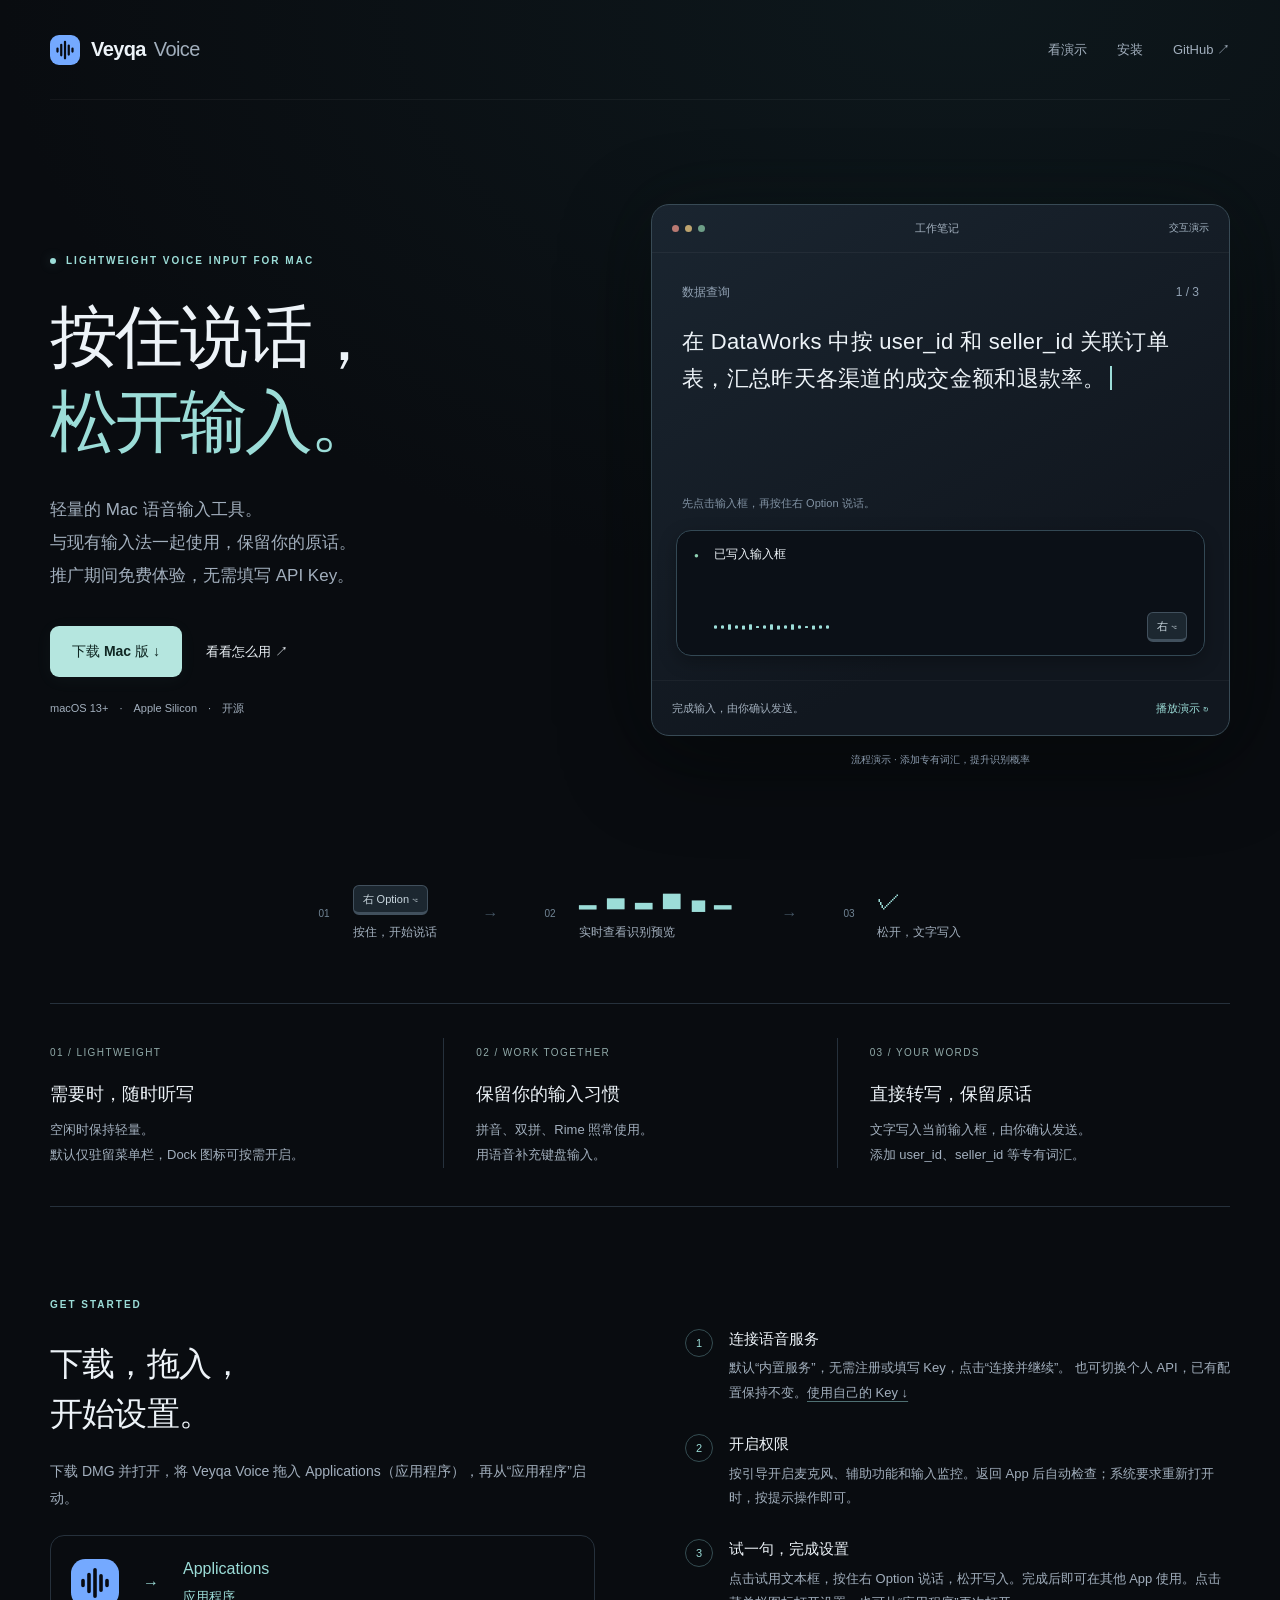
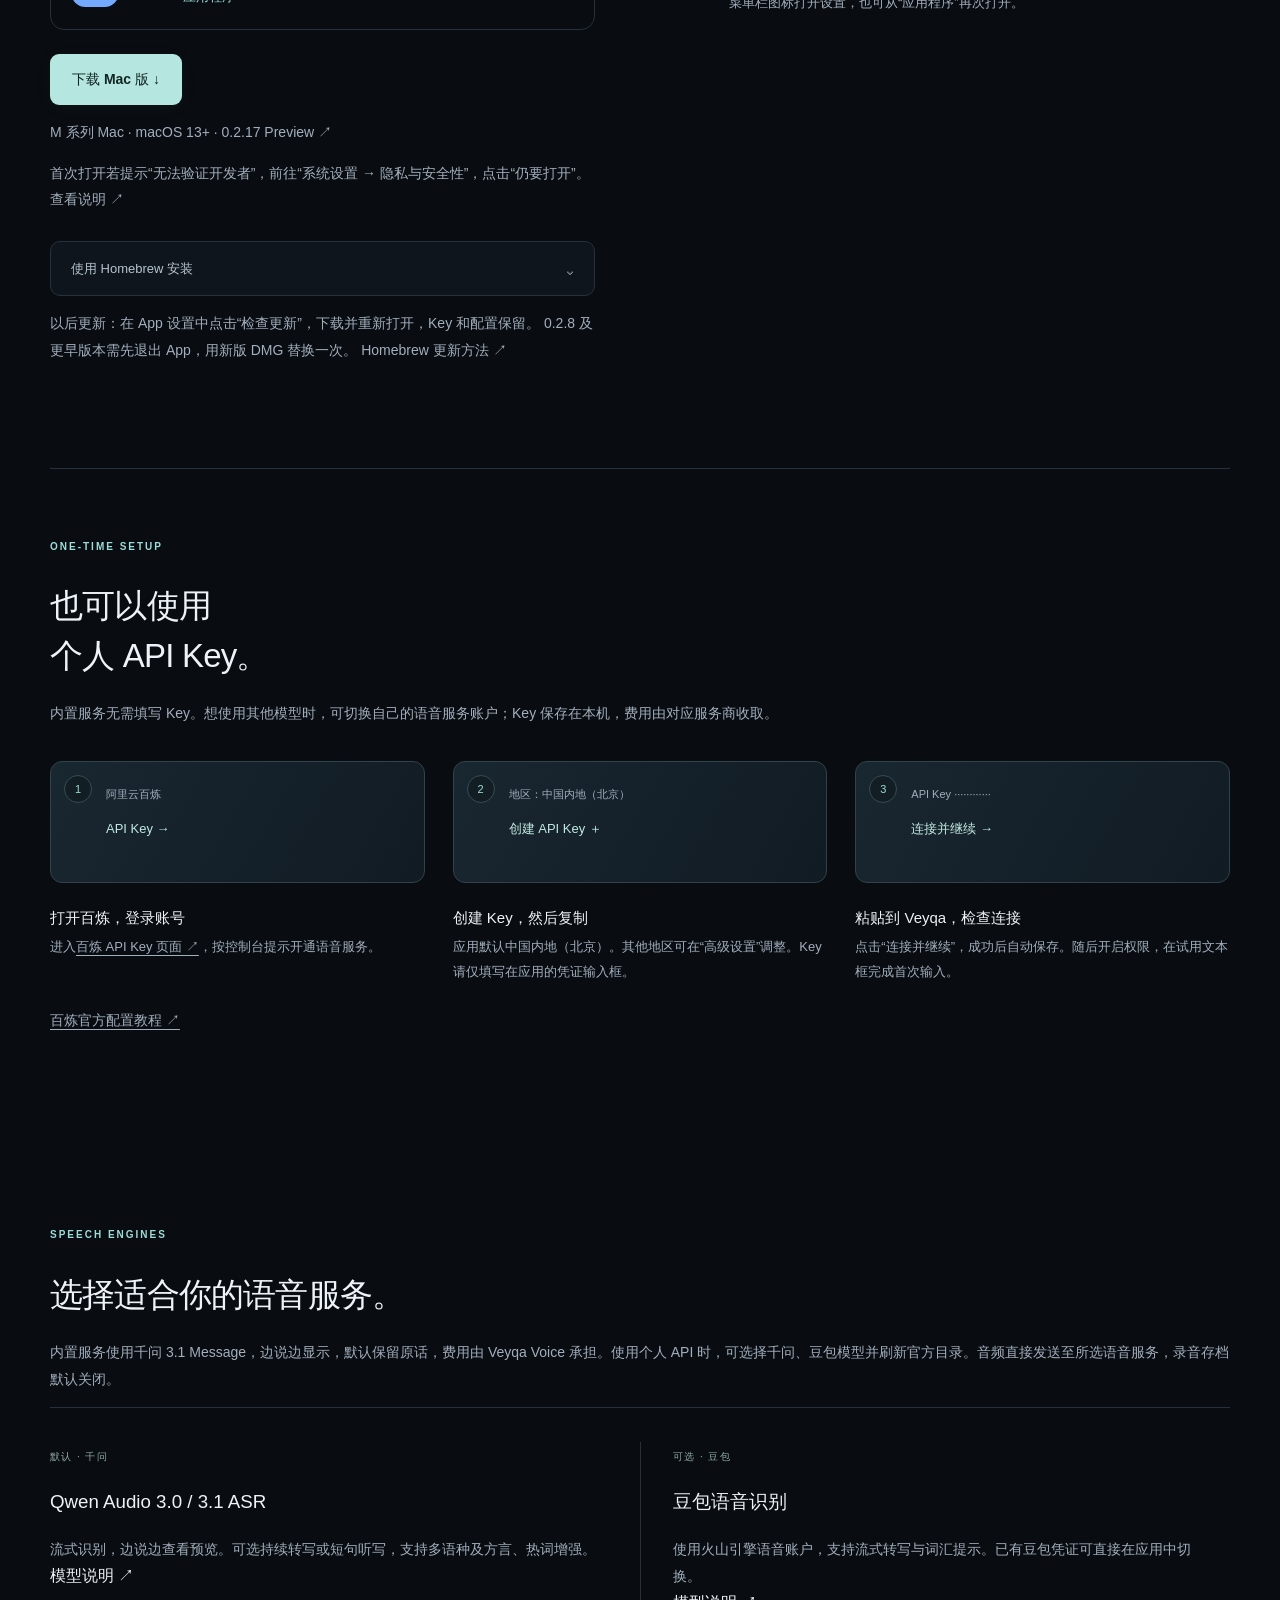
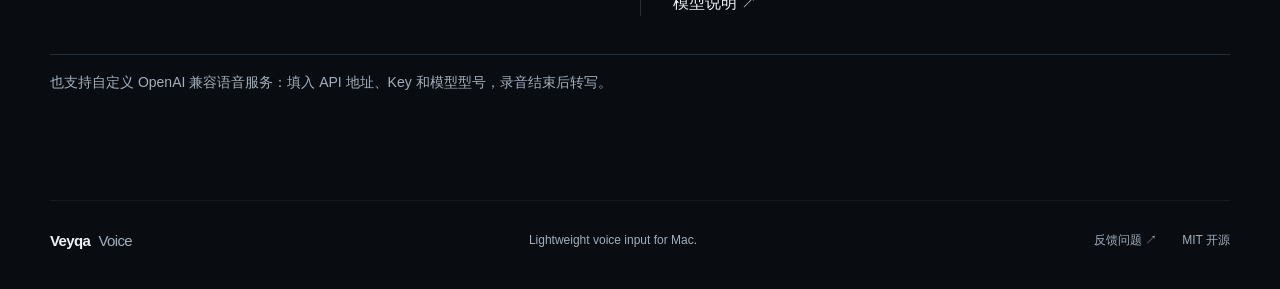
==== website/index.html @ 974c1d73 "Prepare 0.2.17 release and signed update feed" ====
<!doctype html>
<html lang="zh-CN">
  <head>
    <meta charset="utf-8" />
    <meta name="viewport" content="width=device-width, initial-scale=1" />
    <meta name="theme-color" content="#080b12" />
    <meta
      name="description"
      content="Veyqa Voice：轻量的 Mac 语音输入工具。按住右 Option 说话，松开写入，与现有输入法一起使用。支持千问与豆包。"
    />
    <meta property="og:title" content="Veyqa Voice — 轻量的 Mac 语音输入" />
    <meta
      property="og:description"
      content="按住说话，松开输入。与你的输入法一起使用。"
    />
    <meta property="og:type" content="website" />
    <link rel="canonical" href="https://wjc-dev.github.io/veyqa-voice/" />
    <link rel="icon" href="./mark.svg" type="image/svg+xml" />
    <link rel="stylesheet" href="./style.css?v=0.2.9-222" />
    <script src="./app.js?v=0.2.9-222" defer></script>
    <script src="./demo.js?v=0.2.9-222" defer></script>
    <title>Veyqa Voice — 轻量的 Mac 语音输入</title>
  </head>
  <body>
    <a class="skip" href="#main">跳到正文</a>
    <header class="shell nav">
      <a class="brand" href="#" aria-label="Veyqa Voice 首页"
        ><img src="./mark.svg" width="30" height="30" alt="" />Veyqa<span
          >Voice</span
        ></a
      >
      <nav aria-label="主导航">
        <a href="#demo">看演示</a><a href="#install">安装</a
        ><a href="https://github.com/wjc-dev/veyqa-voice">GitHub ↗</a>
      </nav>
    </header>
    <main id="main">
      <section class="shell hero" aria-labelledby="hero-title">
        <div class="hero-copy">
          <p class="eyebrow">
            <span class="status-dot"></span> LIGHTWEIGHT VOICE INPUT FOR MAC
          </p>
          <h1 id="hero-title">按住说话，<br /><span>松开输入。</span></h1>
          <p class="lead">
            轻量的 Mac 语音输入工具。<br />与现有输入法一起使用，保留你的原话。<br />推广期间免费体验，无需填写 API Key。
          </p>
          <div class="actions">
            <a class="button primary" href="#install">下载 Mac 版 ↓</a
            ><a class="text-link" href="#demo">看看怎么用 ↗</a>
          </div>
          <p class="fine hero-meta">
            macOS 13+ <span>·</span> Apple Silicon <span>·</span> 开源
          </p>
        </div>
        <figure
          class="demo"
          id="demo"
          data-phase="done"
          aria-label="语音输入交互演示"
        >
          <div class="demo-top">
            <div class="window-dots" aria-hidden="true">
              <i></i><i></i><i></i>
            </div>
            <span>工作笔记</span><span class="demo-tag">交互演示</span>
          </div>
          <div class="demo-editor">
            <p class="demo-date">
              <span id="demo-topic">数据查询</span><span id="demo-count">1 / 3</span>
            </p>
            <p class="demo-text">
              <span id="demo-output"
                >在 DataWorks 中按 user_id 和 seller_id
                关联订单表，汇总昨天各渠道的成交金额和退款率。</span
              ><span class="caret" aria-hidden="true"></span>
            </p>
            <p class="editor-note">先点击输入框，再按住右 Option 说话。</p>
          </div>
          <div class="voice-strip">
            <span class="mic-dot" aria-hidden="true">●</span
            ><span id="demo-preview">已写入输入框</span>
            <div class="wave" aria-hidden="true">
              <i></i><i></i><i></i><i></i><i></i><i></i><i></i><i></i><i></i
              ><i></i><i></i><i></i><i></i><i></i><i></i><i></i><i></i>
            </div>
            <kbd id="demo-key">右 ⌥</kbd>
          </div>
          <div class="demo-controls">
            <span id="demo-status" role="status">完成输入，由你确认发送。</span
            ><button id="demo-play" type="button" hidden>播放演示 ↻</button>
          </div>
          <figcaption>流程演示 · 添加专有词汇，提升识别概率</figcaption>
        </figure>
      </section>
      <section class="shell workflow" aria-label="如何使用">
        <div>
          <span>01</span><kbd>右 Option ⌥</kbd>
          <p>按住，开始说话</p>
        </div>
        <i aria-hidden="true">→</i>
        <div>
          <span>02</span><b class="mini-wave" aria-hidden="true">▂ ▅ ▃ ▇ ▄ ▂</b>
          <p>实时查看识别预览</p>
        </div>
        <i aria-hidden="true">→</i>
        <div>
          <span>03</span><b class="done-mark" aria-hidden="true">✓</b>
          <p>松开，文字写入</p>
        </div>
      </section>
      <section class="shell benefits" aria-label="产品特点">
        <article>
          <span class="feature-number">01 / LIGHTWEIGHT</span>
          <h2>需要时，随时听写</h2>
          <p>空闲时保持轻量。<br />默认仅驻留菜单栏，Dock 图标可按需开启。</p>
        </article>
        <article>
          <span class="feature-number">02 / WORK TOGETHER</span>
          <h2>保留你的输入习惯</h2>
          <p>拼音、双拼、Rime 照常使用。<br />用语音补充键盘输入。</p>
        </article>
        <article>
          <span class="feature-number">03 / YOUR WORDS</span>
          <h2>直接转写，保留原话</h2>
          <p>
            文字写入当前输入框，由你确认发送。<br />添加 user_id、seller_id
            等专有词汇。
          </p>
        </article>
      </section>
      <section
        class="shell install section"
        id="install"
        aria-labelledby="install-title"
      >
        <div class="section-heading">
          <p class="eyebrow">GET STARTED</p>
          <h2 id="install-title">下载，拖入，<br />开始设置。</h2>
          <p>
            下载 DMG 并打开，将 Veyqa Voice 拖入
            Applications（应用程序），再从“应用程序”启动。
          </p>
          <div class="install-drag" aria-label="将 Veyqa Voice 拖入应用程序">
            <img
              src="./mark.svg"
              width="48"
              height="48"
              alt="Veyqa Voice"
            /><span aria-hidden="true">→</span
            ><span>Applications<br /><small>应用程序</small></span>
          </div>
          <a
            class="button primary"
            href="https://github.com/wjc-dev/veyqa-voice/releases/download/v0.2.17/Veyqa-Voice-v0.2.17-macOS-arm64.dmg"
            >下载 Mac 版 ↓</a
          >
          <p class="fine">
            M 系列 Mac · macOS 13+ ·
            <a href="https://github.com/wjc-dev/veyqa-voice/releases/tag/v0.2.17"
              >0.2.17 Preview ↗</a
            >
          </p>
          <p class="fine" id="safety">
            首次打开若提示“无法验证开发者”，前往“系统设置 → 隐私与安全性”，点击“仍要打开”。
            <a href="https://support.apple.com/zh-cn/102445">查看说明 ↗</a>
          </p>
          <details class="brew-details">
            <summary>
              使用 Homebrew 安装<span class="disclosure-chevron" aria-hidden="true">⌄</span>
            </summary>
            <div class="terminal">
              <div class="terminal-label">
                <span>TERMINAL</span
                ><button
                  type="button"
                  class="copy-button"
                  data-copy="brew-command"
                  aria-label="复制 Homebrew 安装命令"
                >
                  复制命令 ⧉
                </button>
              </div>
              <pre><span class="prompt" aria-hidden="true">$ </span><code id="brew-command">brew install --cask wjc-dev/veyqa/veyqa-voice</code></pre>
            </div>
          </details>
          <p class="fine">
            以后更新：在 App 设置中点击“检查更新”，下载并重新打开，Key 和配置保留。
            0.2.8 及更早版本需先退出 App，用新版 DMG 替换一次。
            <a href="https://github.com/wjc-dev/veyqa-voice#更新">Homebrew 更新方法 ↗</a>
          </p>
        </div>
        <div class="install-content">
          <ol class="steps">
            <li>
              <span>1</span>
              <div>
                <h3>连接语音服务</h3>
                <p>
                  默认“内置服务”，无需注册或填写 Key，点击“连接并继续”。
                  也可切换个人 API，已有配置保持不变。<a href="#api-key"
                    >使用自己的 Key ↓</a
                  >
                </p>
              </div>
            </li>
            <li>
              <span>2</span>
              <div>
                <h3>开启权限</h3>
                <p>
                  按引导开启麦克风、辅助功能和输入监控。返回 App
                  后自动检查；系统要求重新打开时，按提示操作即可。
                </p>
              </div>
            </li>
            <li>
              <span>3</span>
              <div>
                <h3>试一句，完成设置</h3>
                <p>
                  点击试用文本框，按住右 Option 说话，松开写入。完成后即可在其他
                  App 使用。点击菜单栏图标打开设置，也可从“应用程序”再次打开。
                </p>
              </div>
            </li>
          </ol>
        </div>
      </section>
      <section class="shell section" id="api-key" aria-labelledby="key-title">
        <div class="section-heading">
          <p class="eyebrow">ONE-TIME SETUP</p>
          <h2 id="key-title">也可以使用<br />个人 API Key。</h2>
          <p>
            内置服务无需填写 Key。想使用其他模型时，可切换自己的语音服务账户；Key 保存在本机，费用由对应服务商收取。
          </p>
        </div>
        <ol class="steps key-steps">
          <li>
            <span>1</span>
            <div>
              <div class="guide-picture" aria-hidden="true">
                <span>阿里云百炼</span><b>API Key →</b>
              </div>
              <h3>打开百炼，登录账号</h3>
              <p>
                进入<a
                  href="https://bailian.console.aliyun.com/?tab=model#/api-key"
                  >百炼 API Key 页面 ↗</a
                >，按控制台提示开通语音服务。
              </p>
            </div>
          </li>
          <li>
            <span>2</span>
            <div>
              <div class="guide-picture" aria-hidden="true">
                <span>地区：中国内地（北京）</span><b>创建 API Key ＋</b>
              </div>
              <h3>创建 Key，然后复制</h3>
              <p>
                应用默认中国内地（北京）。其他地区可在“高级设置”调整。Key
                请仅填写在应用的凭证输入框。
              </p>
            </div>
          </li>
          <li>
            <span>3</span>
            <div>
              <div class="guide-picture" aria-hidden="true">
                <span>API Key ············</span><b>连接并继续 →</b>
              </div>
              <h3>粘贴到 Veyqa，检查连接</h3>
              <p>
                点击“连接并继续”，成功后自动保存。随后开启权限，在试用文本框完成首次输入。
              </p>
            </div>
          </li>
        </ol>
        <p class="fine">
          <a href="https://help.aliyun.com/zh/model-studio/get-api-key"
            >百炼官方配置教程 ↗</a
          >
        </p>
      </section>
      <section
        class="shell section"
        id="engines"
        aria-labelledby="engines-title"
      >
        <div class="section-heading">
          <p class="eyebrow">SPEECH ENGINES</p>
          <h2 id="engines-title">选择适合你的语音服务。</h2>
          <p>
            内置服务使用千问 3.1 Message，边说边显示，默认保留原话，费用由 Veyqa Voice 承担。使用个人 API 时，可选择千问、豆包模型并刷新官方目录。音频直接发送至所选语音服务，录音存档默认关闭。
          </p>
        </div>
        <div class="benefits engine-cards">
          <article>
            <span class="feature-number">默认 · 千问</span>
            <h3>Qwen Audio 3.0 / 3.1 ASR</h3>
            <p>
              流式识别，边说边查看预览。可选持续转写或短句听写，支持多语种及方言、热词增强。
            </p>
            <a href="https://help.aliyun.com/zh/model-studio/asr-model/"
              >模型说明 ↗</a
            >
          </article>
          <article>
            <span class="feature-number">可选 · 豆包</span>
            <h3>豆包语音识别</h3>
            <p>
              使用火山引擎语音账户，支持流式转写与词汇提示。已有豆包凭证可直接在应用中切换。
            </p>
            <a href="https://docs.volcengine.com/docs/DoubaoVoice/model-list?lang=zh">模型说明 ↗</a>
          </article>
        </div>
        <p class="fine">也支持自定义 OpenAI 兼容语音服务：填入 API 地址、Key 和模型型号，录音结束后转写。</p>
      </section>
    </main>
    <footer class="shell footer">
      <a class="brand" href="#">Veyqa<span>Voice</span></a
      ><span class="fine">Lightweight voice input for Mac.</span>
      <div>
        <a href="https://github.com/wjc-dev/veyqa-voice/issues">反馈问题 ↗</a
        ><a href="https://github.com/wjc-dev/veyqa-voice/blob/main/LICENSE"
          >MIT 开源</a
        >
      </div>
    </footer>
    <p
      id="copy-status"
      role="status"
      aria-live="polite"
      class="toast"
      hidden
    ></p>
  </body>
</html>
---- website/style.css ----
:root {
  color-scheme: dark;
  --bg: #090c10;
  --panel: #11171e;
  --line: #26313c;
  --text: #edf3f8;
  --muted: #a2afbd;
  --accent: #9cddd8;
  font-family:
    -apple-system, BlinkMacSystemFont, "Segoe UI", "PingFang SC", sans-serif;
  font-synthesis: none;
}
* {
  box-sizing: border-box;
}
html {
  scroll-behavior: smooth;
  scroll-padding-top: 36px;
}
body {
  margin: 0;
  background:
    radial-gradient(ellipse 75% 600px at 75% 0, #14292e66, transparent),
    var(--bg);
  color: var(--text);
  line-height: 1.65;
}
a {
  color: inherit;
  text-decoration: none;
}
button,
textarea {
  font: inherit;
}
button {
  cursor: pointer;
}
button,
a,
summary {
  -webkit-tap-highlight-color: transparent;
}
a:focus-visible,
button:focus-visible,
summary:focus-visible,
textarea:focus-visible {
  outline: 2px solid var(--accent);
  outline-offset: 5px;
}
::selection {
  background: #28545a;
  color: #fff;
}
.shell {
  max-width: 1180px;
  width: calc(100% - 96px);
  margin: auto;
}
.nav {
  height: 100px;
  display: flex;
  align-items: center;
  justify-content: space-between;
  border-bottom: 1px solid #ffffff0c;
}
.brand {
  display: flex;
  align-items: center;
  gap: 8px;
  font-size: 20px;
  font-weight: 650;
  letter-spacing: -0.6px;
}
.brand span {
  font-weight: 400;
  color: var(--muted);
}
.brand img {
  margin-right: 3px;
}
.nav nav {
  display: flex;
  gap: 30px;
  font-size: 13px;
  color: var(--muted);
}
a:hover {
  color: var(--accent);
}
.hero {
  display: grid;
  grid-template-columns: 1fr 1.08fr;
  gap: 65px;
  align-items: center;
  padding: 104px 0 94px;
}
.eyebrow {
  font-size: 10px;
  letter-spacing: 2px;
  font-weight: 600;
  color: var(--accent);
  display: flex;
  align-items: center;
  gap: 10px;
  margin: 0 0 26px;
}
.status-dot {
  width: 6px;
  height: 6px;
  border-radius: 50%;
  background: var(--accent);
  box-shadow: 0 0 12px #9cddd844;
}
h1 {
  font-size: clamp(44px, 5.3vw, 68px);
  letter-spacing: -3px;
  line-height: 1.25;
  font-weight: 550;
  margin: 0 0 28px;
}
h1 span {
  color: var(--accent);
}
.lead {
  font-size: 17px;
  line-height: 1.95;
  color: var(--muted);
  margin: 0;
}
.actions {
  display: flex;
  align-items: center;
  gap: 24px;
  margin-top: 34px;
  flex-wrap: wrap;
}
.button {
  display: inline-flex;
  justify-content: center;
  align-items: center;
  gap: 24px;
  border: 1px solid transparent;
  border-radius: 9px;
  padding: 13px 21px;
  font-size: 14px;
  font-weight: 600;
  white-space: nowrap;
  min-height: 48px;
  transition:
    background 0.18s,
    transform 0.18s;
}
.primary {
  background: #b5e6df;
  color: #102723;
  box-shadow: 0 3px 18px #82ddc90c;
}
.primary:hover {
  background: #d0f2ed;
  color: #102723;
  transform: translateY(-1px);
}
.text-link {
  font-size: 13px;
}
.fine {
  font-size: 12px;
  color: var(--muted);
}
.hero-meta {
  margin: 22px 0 0;
  display: flex;
  gap: 11px;
  font-size: 11px;
}
.install-drag {
  display: flex;
  align-items: center;
  gap: 24px;
  margin: 24px 0;
  padding: 20px;
  border: 1px solid var(--line);
  border-radius: 14px;
  color: var(--accent);
}
.benefits.engine-cards {
  grid-template-columns: repeat(2, minmax(0, 1fr));
}
@media (max-width: 600px) {
  .benefits.engine-cards {
    grid-template-columns: 1fr;
  }
}
.demo {
  margin: 0 0 30px;
  position: relative;
  min-width: 0;
  border: 1px solid #384a55;
  border-radius: 18px;
  background: linear-gradient(150deg, #1a2530, #11171f 70%);
  box-shadow:
    0 24px 90px #0007,
    0 0 80px #77d8cc08;
}
.demo-top {
  height: 48px;
  border-bottom: 1px solid #ffffff0c;
  display: flex;
  align-items: center;
  justify-content: space-between;
  padding: 0 20px;
  font-size: 11px;
  color: var(--muted);
}
.window-dots {
  display: flex;
  gap: 6px;
}
.window-dots i {
  width: 7px;
  height: 7px;
  background: #52606b;
  border-radius: 50%;
}
.window-dots i:first-child {
  background: #b97972;
}
.window-dots i:nth-child(2) {
  background: #bda36e;
}
.window-dots i:last-child {
  background: #6d9e87;
}
.demo-tag {
  font-size: 10px;
  color: #a4b4c3;
}
.demo-editor {
  padding: 30px 30px 18px;
}
.demo-date {
  display: flex;
  justify-content: space-between;
  font-size: 12px;
  color: #92a2b3;
  margin: 0 0 20px;
}
.demo-text {
  font-size: 22px;
  line-height: 1.7;
  font-weight: 450;
  margin: 0;
  min-height: 150px;
  overflow-wrap: anywhere;
  letter-spacing: 0.3px;
}
.caret {
  display: inline-block;
  width: 2px;
  height: 24px;
  background: var(--accent);
  vertical-align: -4px;
  margin-left: 4px;
}
.editor-note {
  font-size: 11px;
  color: #8293a4;
  margin: 21px 0 0;
}
.voice-strip {
  margin: 0 24px 24px;
  display: grid;
  grid-template-columns: 8px minmax(0, 1fr) auto;
  align-items: center;
  gap: 7px 12px;
  padding: 13px 17px;
  background: #0b1017;
  border: 1px solid #334854;
  border-radius: 15px;
  box-shadow: 0 6px 18px #0004;
  transition: border-color 0.2s;
}
.mic-dot {
  align-self: start;
  margin-top: 5px;
  color: #91b8bb;
  font-size: 8px;
}
#demo-preview {
  grid-column: 2 / -1;
  font-size: 12px;
  line-height: 1.7;
  min-height: 5.1em;
  white-space: normal;
  overflow-wrap: anywhere;
}
.voice-strip kbd {
  grid-column: 3;
  grid-row: 2;
}
.wave {
  display: flex;
  grid-column: 2;
  align-items: center;
  gap: 4px;
  height: 20px;
}
.wave i {
  width: 3px;
  height: 12px;
  border-radius: 3px;
  background: var(--accent);
  transform: scaleY(0.28);
}
.wave i:nth-child(3n) {
  height: 20px;
}
.wave i:nth-child(5n) {
  height: 15px;
}
.wave i:nth-child(7n) {
  height: 8px;
}
[data-phase="listening"] .wave i {
  animation: voice 0.65s ease-in-out infinite alternate;
}
[data-phase="listening"] .wave i:nth-child(2n) {
  animation-delay: -0.25s;
}
[data-phase="listening"] .wave i:nth-child(3n) {
  animation-delay: -0.45s;
}
[data-phase="listening"] .voice-strip {
  border-color: #75c7c0;
}
[data-phase="listening"] #demo-key {
  background: #244542;
  color: #d2fff6;
  border-color: #659b92;
}
[data-phase="done"] .mic-dot {
  color: #8fd0b2;
}
[data-phase="done"] .wave {
  opacity: 0.45;
}
[data-phase="processing"] .wave {
  opacity: 0.65;
}
@keyframes voice {
  from {
    transform: scaleY(0.3);
  }
  to {
    transform: scaleY(1);
  }
}
kbd {
  font-family: inherit;
  font-size: 11px;
  color: #cad7df;
  border: 1px solid #41505d;
  border-bottom-width: 3px;
  border-radius: 6px;
  white-space: nowrap;
  padding: 4px 9px;
  background: #1c2730;
}
.demo-controls {
  display: flex;
  align-items: center;
  justify-content: space-between;
  gap: 12px;
  min-height: 54px;
  border-top: 1px solid #ffffff0a;
  padding: 12px 20px;
  font-size: 11px;
  color: var(--muted);
}
#demo-play {
  border: 0;
  background: transparent;
  color: var(--accent);
  padding: 6px 0 6px 6px;
  font-size: 11px;
  white-space: nowrap;
}
#demo-play[hidden] {
  display: none;
}
.demo figcaption {
  position: absolute;
  bottom: -33px;
  width: 100%;
  text-align: center;
  font-size: 10px;
  color: #8999ab;
}
.workflow {
  display: flex;
  align-items: center;
  justify-content: center;
  gap: 46px;
  padding: 24px 0 60px;
}
.workflow > div {
  display: grid;
  grid-template-columns: 24px auto;
  align-items: center;
  column-gap: 10px;
}
.workflow > div > span {
  grid-row: 1/3;
  font-size: 10px;
  color: #718595;
}
.workflow p {
  grid-column: 2;
  font-size: 12px;
  color: var(--muted);
  margin: 8px 0 0;
}
.workflow > i {
  color: #445563;
  font-style: normal;
}
.workflow kbd {
  justify-self: start;
}
.mini-wave {
  font-size: 19px;
  letter-spacing: 2px;
  line-height: 31px;
  color: var(--accent);
}
.done-mark {
  font-size: 24px;
  color: var(--accent);
  line-height: 31px;
  font-weight: 400;
}
.benefits {
  border-top: 1px solid var(--line);
  border-bottom: 1px solid var(--line);
  display: grid;
  grid-template-columns: repeat(3, 1fr);
  padding: 34px 0 38px;
}
.benefits article {
  padding-right: 24px;
}
.benefits article + article {
  border-left: 1px solid var(--line);
  padding-left: 32px;
}
.feature-number {
  font-size: 10px;
  letter-spacing: 1.4px;
  color: #91aaa9;
}
h2,
h3 {
  font-weight: 500;
}
.benefits h2 {
  font-size: 18px;
  margin: 15px 0 9px;
}
.benefits p {
  font-size: 13px;
  line-height: 1.9;
  color: var(--muted);
  margin: 0;
}
.section {
  padding-top: 90px;
  padding-bottom: 90px;
}
.install {
  display: grid;
  grid-template-columns: 1fr 1fr;
  gap: 90px;
}
.section h2 {
  font-size: 33px;
  letter-spacing: -0.8px;
  line-height: 1.5;
  margin: 0 0 20px;
}
.section p:not(.eyebrow) {
  font-size: 14px;
  color: var(--muted);
  line-height: 1.9;
}
.section-heading .text-link {
  display: inline-block;
  margin-top: 10px;
  color: var(--accent);
}
.section a:not(.button) {
  text-decoration-color: #4f6f72;
  text-underline-offset: 4px;
}
.steps a,
#api-key a {
  text-decoration: underline;
}
.terminal {
  background: var(--panel);
  overflow: hidden;
  border-radius: 0 0 10px 10px;
}
.terminal-label {
  display: flex;
  align-items: center;
  justify-content: space-between;
  padding: 12px 18px;
  border-bottom: 1px solid var(--line);
  font-size: 10px;
  letter-spacing: 1px;
  color: var(--muted);
}
.copy-button {
  border: 0;
  background: transparent;
  color: var(--accent);
  padding: 5px 0 5px 12px;
  font-size: 12px;
  display: flex;
  gap: 10px;
}
.copy-button:hover {
  color: #fff;
}
pre {
  margin: 0;
  padding: 21px 18px;
  overflow-x: auto;
  font-size: 11px;
  line-height: 1.8;
}
code {
  font-family: ui-monospace, SFMono-Regular, Menlo, monospace;
  color: #cce9e8;
}
.prompt {
  color: #779591;
}
.steps {
  margin: 30px 0 0;
  padding: 0;
  list-style: none;
  display: grid;
  gap: 26px;
}
.steps li {
  display: flex;
  align-items: flex-start;
  gap: 16px;
}
.steps li > span {
  flex-shrink: 0;
  font-size: 11px;
  color: var(--accent);
  border: 1px solid #354d52;
  min-width: 28px;
  height: 28px;
  border-radius: 50%;
  text-align: center;
  line-height: 26px;
  margin-top: 2px;
}
.steps h3 {
  font-size: 15px;
  margin: 0 0 5px;
}
.steps p {
  margin: 0;
  font-size: 13px !important;
}
#api-key {
  border-top: 1px solid var(--line);
  padding-top: 70px;
}
.key-steps {
  grid-template-columns: repeat(3, 1fr);
  gap: 28px;
  margin: 34px 0 22px;
}
.key-steps li {
  position: relative;
  display: block;
}
.key-steps li > span {
  position: absolute;
  top: 14px;
  left: 14px;
  background: #121e24;
  margin: 0;
}
.guide-picture {
  background: linear-gradient(120deg, #192730, #111b24);
  border: 1px solid #31424b;
  border-radius: 12px;
  min-height: 122px;
  margin-bottom: 23px;
  padding: 23px 16px 20px 55px;
  display: flex;
  flex-direction: column;
  gap: 15px;
}
.guide-picture span {
  font-size: 11px;
  color: var(--muted);
}
.guide-picture b {
  font-size: 13px;
  color: #c1e9e1;
  font-weight: 500;
}
details {
  margin-top: 28px;
  border: 1px solid var(--line);
  border-radius: 10px;
  background: #0f151c;
}
summary {
  cursor: pointer;
  list-style: none;
  display: flex;
  align-items: center;
  justify-content: space-between;
  font-size: 13px;
  color: #b6c4cf;
  padding: 16px 20px;
}
summary::-webkit-details-marker {
  display: none;
}
details[open] summary {
  border-bottom: 1px solid var(--line);
}
.brew-details {
  margin-top: 28px;
}
.disclosure-chevron {
  transition: transform 0.2s;
  font-size: 18px;
  line-height: 1;
}
.brew-details[open] .disclosure-chevron {
  transform: rotate(180deg);
}
.brew-details pre {
  white-space: pre-wrap;
  overflow-wrap: anywhere;
}
.footer {
  border-top: 1px solid #ffffff0d;
  display: flex;
  align-items: center;
  justify-content: space-between;
  gap: 25px;
  padding: 28px 0 36px;
}
.footer .brand {
  font-size: 15px;
}
.footer > div {
  display: flex;
  gap: 25px;
  font-size: 12px;
  color: var(--muted);
}
.toast {
  position: fixed;
  bottom: 24px;
  left: 50%;
  transform: translateX(-50%);
  z-index: 10;
  background: #c9eae4;
  color: #102722;
  font-size: 13px;
  border-radius: 9px;
  padding: 13px 22px;
  box-shadow: 0 5px 30px #0008;
  margin: 0;
  max-width: calc(100% - 32px);
  width: max-content;
}
.toast[hidden] {
  display: none;
}
.sr-only {
  position: absolute;
  width: 1px;
  height: 1px;
  overflow: hidden;
  clip: rect(0, 0, 0, 0);
  white-space: nowrap;
}
.skip {
  position: fixed;
  top: -80px;
  left: 16px;
  z-index: 20;
  background: var(--accent);
  color: var(--bg);
  padding: 10px;
}
.skip:focus {
  top: 10px;
}
@media (max-width: 1050px) {
  .shell {
    width: calc(100% - 64px);
  }
  .hero {
    gap: 35px;
  }
  .hero h1 {
    font-size: 53px;
  }
  .demo-editor {
    padding: 26px 24px 18px;
  }
  .demo-text {
    font-size: 22px;
  }
  .install {
    gap: 40px;
  }
  .benefits article + article {
    padding-left: 24px;
  }
  .benefits h2 {
    font-size: 16px;
  }
  .key-steps {
    gap: 20px;
  }
}
@media (max-width: 760px) {
  .shell {
    width: calc(100% - 40px);
  }
  .nav {
    height: 76px;
  }
  .brand {
    font-size: 17px;
  }
  .brand img {
    width: 25px;
    height: 25px;
  }
  .nav nav {
    gap: 17px;
    font-size: 12px;
  }
  .hero {
    grid-template-columns: 1fr;
    padding: 60px 0 45px;
    gap: 50px;
  }
  .hero h1 {
    font-size: clamp(42px, 8vw, 62px);
    letter-spacing: -2px;
  }
  .lead {
    font-size: 16px;
  }
  .demo {
    max-width: 530px;
    width: 100%;
    justify-self: center;
  }
  .demo-text {
    font-size: 20px;
    min-height: 170px;
  }
  #demo-preview {
    min-height: 8.5em;
  }
  .wave {
    gap: 3px;
  }
  .workflow {
    gap: 20px;
    padding: 15px 0 40px;
  }
  .workflow > div {
    display: flex;
    flex-direction: column;
    gap: 6px;
  }
  .workflow > div > span {
    display: none;
  }
  .workflow p {
    font-size: 11px;
    margin: 4px 0 0;
  }
  .workflow > i {
    display: none;
  }
  .workflow kbd {
    font-size: 10px;
    margin: 0;
  }
  .mini-wave,
  .done-mark {
    line-height: 31px;
  }
  .benefits {
    grid-template-columns: 1fr;
    gap: 27px;
    padding: 32px 0;
  }
  .benefits article,
  .benefits article + article {
    padding: 0;
    border: 0;
  }
  .benefits h2 {
    font-size: 19px;
    margin-top: 7px;
  }
  .benefits p br {
    display: none;
  }
  .section {
    padding: 62px 0;
  }
  .section h2 {
    font-size: 29px;
  }
  .install {
    grid-template-columns: 1fr;
    gap: 26px;
  }
  .key-steps {
    grid-template-columns: 1fr;
    gap: 28px;
  }
  .key-steps li > div {
    display: grid;
    grid-template-columns: minmax(125px, 0.8fr) 1.2fr;
    gap: 0 20px;
    align-items: start;
  }
  .guide-picture {
    grid-row: 1/3;
    min-height: 140px;
    margin: 0;
    padding: 52px 14px 16px;
    gap: 8px;
  }
  .guide-picture span {
    font-size: 10px;
  }
  .guide-picture b {
    font-size: 11px;
  }
  .key-steps h3 {
    margin-top: 6px;
    font-size: 14px;
  }
  .key-steps p {
    font-size: 12px !important;
  }
  .footer {
    flex-wrap: wrap;
    gap: 16px;
  }
  .footer .fine {
    display: none;
  }
  .footer > div {
    gap: 18px;
  }
}
@media (prefers-reduced-motion: reduce) {
  html {
    scroll-behavior: auto;
  }
  *,
  *::before,
  *::after {
    animation: none !important;
    transition: none !important;
  }
  .primary:hover {
    transform: none;
  }
}
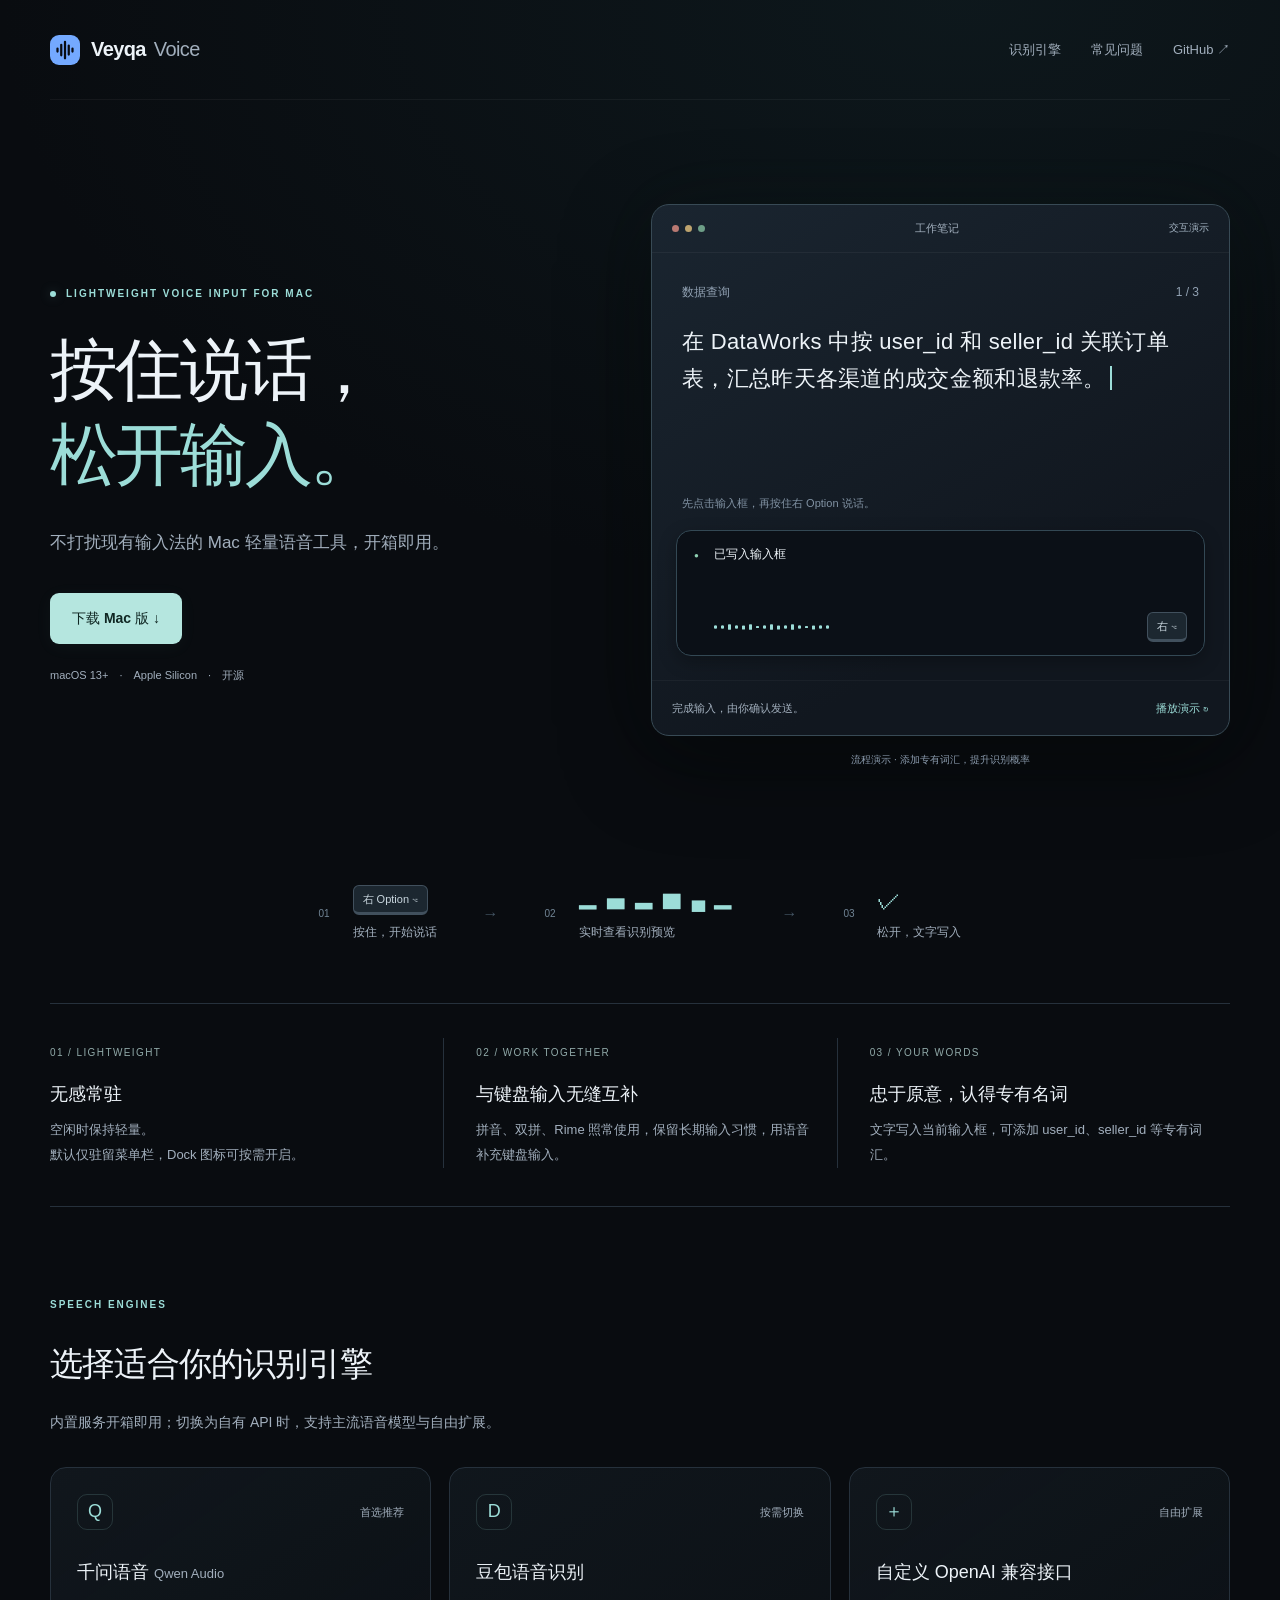
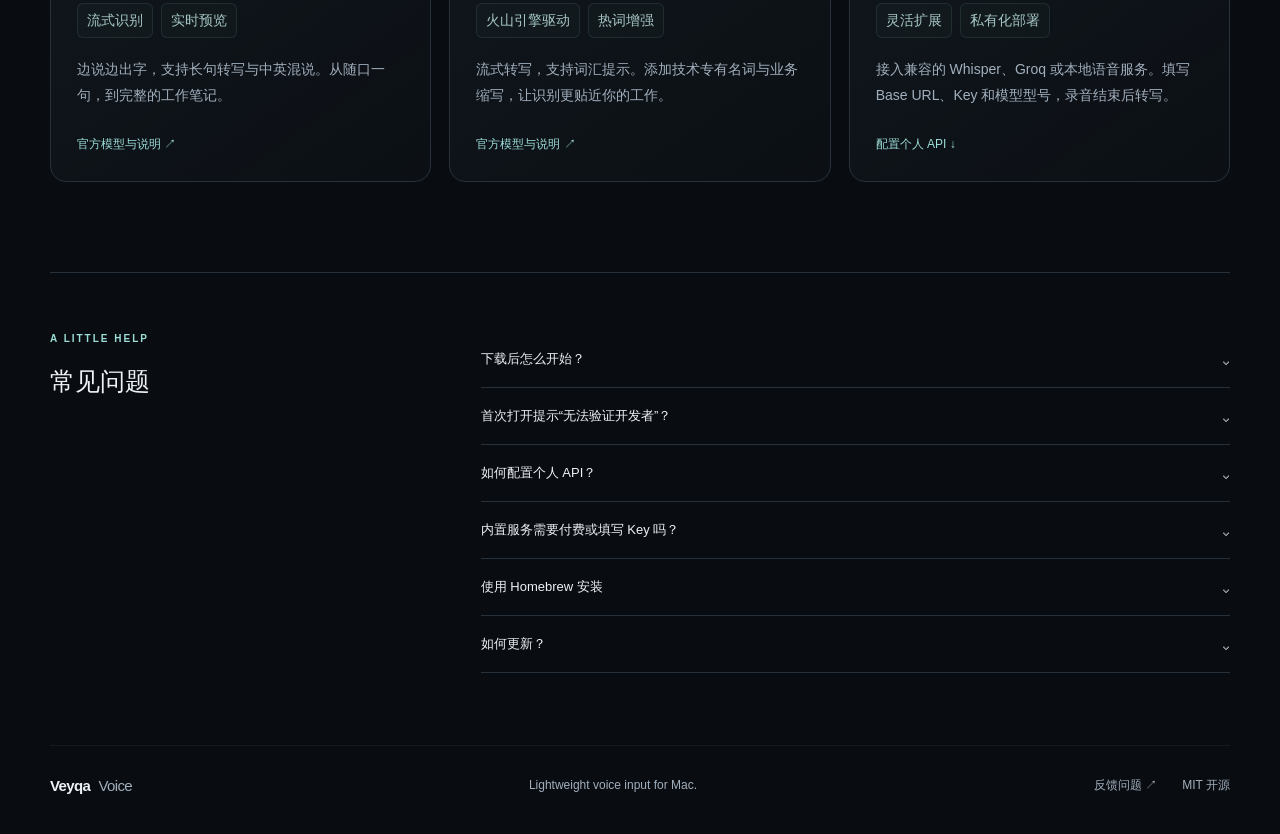
==== commit 7c126324: "Simplify landing page and unify speech engine presentation" ====
--- a/website/index.html
+++ b/website/index.html
@@ -16,8 +16,8 @@
     <meta property="og:type" content="website" />
     <link rel="canonical" href="https://wjc-dev.github.io/veyqa-voice/" />
     <link rel="icon" href="./mark.svg" type="image/svg+xml" />
-    <link rel="stylesheet" href="./style.css?v=0.2.9-222" />
-    <script src="./app.js?v=0.2.9-222" defer></script>
+    <link rel="stylesheet" href="./style.css?v=0.2.17-minimal" />
+    <script src="./app.js?v=0.2.17-minimal" defer></script>
     <script src="./demo.js?v=0.2.9-222" defer></script>
     <title>Veyqa Voice — 轻量的 Mac 语音输入</title>
   </head>
@@ -30,7 +30,7 @@
         ></a
       >
       <nav aria-label="主导航">
-        <a href="#demo">看演示</a><a href="#install">安装</a
+        <a href="#engines">识别引擎</a><a href="#faq">常见问题</a
         ><a href="https://github.com/wjc-dev/veyqa-voice">GitHub ↗</a>
       </nav>
     </header>
@@ -41,12 +41,13 @@
             <span class="status-dot"></span> LIGHTWEIGHT VOICE INPUT FOR MAC
           </p>
           <h1 id="hero-title">按住说话，<br /><span>松开输入。</span></h1>
-          <p class="lead">
-            轻量的 Mac 语音输入工具。<br />与现有输入法一起使用，保留你的原话。<br />推广期间免费体验，无需填写 API Key。
-          </p>
-          <div class="actions">
-            <a class="button primary" href="#install">下载 Mac 版 ↓</a
-            ><a class="text-link" href="#demo">看看怎么用 ↗</a>
+          <p class="lead">不打扰现有输入法的 Mac 轻量语音工具，开箱即用。</p>
+          <div class="actions" id="install">
+            <a
+              class="button primary"
+              href="https://github.com/wjc-dev/veyqa-voice/releases/download/v0.2.17/Veyqa-Voice-v0.2.17-macOS-arm64.dmg"
+              >下载 Mac 版 ↓</a
+            >
           </div>
           <p class="fine hero-meta">
             macOS 13+ <span>·</span> Apple Silicon <span>·</span> 开源
@@ -66,7 +67,8 @@
           </div>
           <div class="demo-editor">
             <p class="demo-date">
-              <span id="demo-topic">数据查询</span><span id="demo-count">1 / 3</span>
+              <span id="demo-topic">数据查询</span
+              ><span id="demo-count">1 / 3</span>
             </p>
             <p class="demo-text">
               <span id="demo-output"
@@ -111,62 +113,181 @@
       <section class="shell benefits" aria-label="产品特点">
         <article>
           <span class="feature-number">01 / LIGHTWEIGHT</span>
-          <h2>需要时，随时听写</h2>
+          <h2>无感常驻</h2>
           <p>空闲时保持轻量。<br />默认仅驻留菜单栏，Dock 图标可按需开启。</p>
         </article>
         <article>
           <span class="feature-number">02 / WORK TOGETHER</span>
-          <h2>保留你的输入习惯</h2>
-          <p>拼音、双拼、Rime 照常使用。<br />用语音补充键盘输入。</p>
+          <h2>与键盘输入无缝互补</h2>
+          <p>
+            拼音、双拼、Rime 照常使用，保留长期输入习惯，用语音补充键盘输入。
+          </p>
         </article>
         <article>
           <span class="feature-number">03 / YOUR WORDS</span>
-          <h2>直接转写，保留原话</h2>
-          <p>
-            文字写入当前输入框，由你确认发送。<br />添加 user_id、seller_id
-            等专有词汇。
-          </p>
+          <h2>忠于原意，认得专有名词</h2>
+          <p>文字写入当前输入框，可添加 user_id、seller_id 等专有词汇。</p>
         </article>
       </section>
       <section
-        class="shell install section"
-        id="install"
-        aria-labelledby="install-title"
+        class="shell section"
+        id="engines"
+        aria-labelledby="engines-title"
       >
         <div class="section-heading">
-          <p class="eyebrow">GET STARTED</p>
-          <h2 id="install-title">下载，拖入，<br />开始设置。</h2>
+          <p class="eyebrow">SPEECH ENGINES</p>
+          <h2 id="engines-title">选择适合你的识别引擎</h2>
           <p>
-            下载 DMG 并打开，将 Veyqa Voice 拖入
-            Applications（应用程序），再从“应用程序”启动。
+            内置服务开箱即用；切换为自有 API 时，支持主流语音模型与自由扩展。
           </p>
-          <div class="install-drag" aria-label="将 Veyqa Voice 拖入应用程序">
-            <img
-              src="./mark.svg"
-              width="48"
-              height="48"
-              alt="Veyqa Voice"
-            /><span aria-hidden="true">→</span
-            ><span>Applications<br /><small>应用程序</small></span>
-          </div>
-          <a
-            class="button primary"
-            href="https://github.com/wjc-dev/veyqa-voice/releases/download/v0.2.17/Veyqa-Voice-v0.2.17-macOS-arm64.dmg"
-            >下载 Mac 版 ↓</a
-          >
-          <p class="fine">
-            M 系列 Mac · macOS 13+ ·
-            <a href="https://github.com/wjc-dev/veyqa-voice/releases/tag/v0.2.17"
-              >0.2.17 Preview ↗</a
+        </div>
+        <div class="engine-cards">
+          <article>
+            <div class="engine-heading">
+              <span class="engine-monogram" aria-hidden="true">Q</span
+              ><span class="engine-badge">首选推荐</span>
+            </div>
+            <h3>千问语音 <span class="engine-name">Qwen Audio</span></h3>
+            <p class="engine-tags">
+              <span>流式识别</span><span>实时预览</span>
+            </p>
+            <p class="engine-description">
+              边说边出字，支持长句转写与中英混说。从随口一句，到完整的工作笔记。
+            </p>
+            <a href="https://help.aliyun.com/zh/model-studio/asr-model/"
+              >官方模型与说明 ↗</a
             >
-          </p>
-          <p class="fine" id="safety">
-            首次打开若提示“无法验证开发者”，前往“系统设置 → 隐私与安全性”，点击“仍要打开”。
-            <a href="https://support.apple.com/zh-cn/102445">查看说明 ↗</a>
-          </p>
+          </article>
+          <article>
+            <div class="engine-heading">
+              <span class="engine-monogram" aria-hidden="true">D</span
+              ><span class="engine-badge">按需切换</span>
+            </div>
+            <h3>豆包语音识别</h3>
+            <p class="engine-tags">
+              <span>火山引擎驱动</span><span>热词增强</span>
+            </p>
+            <p class="engine-description">
+              流式转写，支持词汇提示。添加技术专有名词与业务缩写，让识别更贴近你的工作。
+            </p>
+            <a
+              href="https://docs.volcengine.com/docs/DoubaoVoice/model-list?lang=zh"
+              >官方模型与说明 ↗</a
+            >
+          </article>
+          <article>
+            <div class="engine-heading">
+              <span class="engine-monogram" aria-hidden="true">＋</span
+              ><span class="engine-badge">自由扩展</span>
+            </div>
+            <h3>自定义 OpenAI 兼容接口</h3>
+            <p class="engine-tags">
+              <span>灵活扩展</span><span>私有化部署</span>
+            </p>
+            <p class="engine-description">
+              接入兼容的 Whisper、Groq 或本地语音服务。填写 Base URL、Key
+              和模型型号，录音结束后转写。
+            </p>
+            <a href="#api-key">配置个人 API ↓</a>
+          </article>
+        </div>
+      </section>
+      <section class="shell faq" id="faq" aria-labelledby="faq-title">
+        <div class="faq-heading">
+          <p class="eyebrow">A LITTLE HELP</p>
+          <h2 id="faq-title">常见问题</h2>
+        </div>
+        <div class="faq-items">
+          <details>
+            <summary>
+              下载后怎么开始？<span
+                class="disclosure-chevron"
+                aria-hidden="true"
+                >⌄</span
+              >
+            </summary>
+            <div class="faq-answer">
+              <p>
+                打开 DMG，将 Veyqa Voice 拖入 Applications（应用程序），再打开
+                App。选择内置服务，点击“连接并继续”，按引导开启麦克风、辅助功能和输入监控；回到
+                App 自动检查权限后，在试用文本框按住右 Option 说一句即可。
+              </p>
+            </div>
+          </details>
+          <details id="safety">
+            <summary>
+              首次打开提示“无法验证开发者”？<span
+                class="disclosure-chevron"
+                aria-hidden="true"
+                >⌄</span
+              >
+            </summary>
+            <div class="faq-answer">
+              <p>
+                当前版本尚未经过 Apple 公证。从官网下载后，在“系统设置 →
+                隐私与安全性”点击“仍要打开”。<a
+                  href="https://support.apple.com/zh-cn/102445"
+                  >Apple 打开说明 ↗</a
+                >
+              </p>
+            </div>
+          </details>
+          <details id="api-key">
+            <summary>
+              如何配置个人 API？<span
+                class="disclosure-chevron"
+                aria-hidden="true"
+                >⌄</span
+              >
+            </summary>
+            <div class="faq-answer">
+              <p>
+                打开“设置 → 语音服务 → 个人
+                API”，选择供应商，填写凭证并检查连接，再选择模型。
+              </p>
+              <p>
+                千问：在百炼创建 API Key，粘贴到
+                App。默认使用中国内地（北京），其他地区可在高级设置调整。<a
+                  href="https://help.aliyun.com/zh/model-studio/get-api-key"
+                  >获取千问凭证 ↗</a
+                >
+              </p>
+              <p>
+                豆包：在火山引擎开通语音识别服务，按应用内帮助填写 App ID 和
+                Access Token。<a
+                  href="https://docs.volcengine.com/docs/DoubaoVoice/model-list?lang=zh"
+                  >豆包接入说明 ↗</a
+                >
+              </p>
+              <p>
+                自定义：填写兼容音频转写接口的 Base URL、Key 和模型型号。Key
+                保存在本机，费用由对应服务商收取。
+              </p>
+            </div>
+          </details>
+          <details>
+            <summary>
+              内置服务需要付费或填写 Key 吗？<span
+                class="disclosure-chevron"
+                aria-hidden="true"
+                >⌄</span
+              >
+            </summary>
+            <div class="faq-answer">
+              <p>
+                推广期间免费体验，无需填写 API Key。内置服务使用 Qwen Audio 3.1
+                Message，费用由 Veyqa Voice
+                承担。音频直接发送至所选语音服务，本地录音存档默认关闭。添加专有词汇可提升识别概率。
+              </p>
+            </div>
+          </details>
           <details class="brew-details">
             <summary>
-              使用 Homebrew 安装<span class="disclosure-chevron" aria-hidden="true">⌄</span>
+              使用 Homebrew 安装<span
+                class="disclosure-chevron"
+                aria-hidden="true"
+                >⌄</span
+              >
             </summary>
             <div class="terminal">
               <div class="terminal-label">
@@ -183,138 +304,29 @@
               <pre><span class="prompt" aria-hidden="true">$ </span><code id="brew-command">brew install --cask wjc-dev/veyqa/veyqa-voice</code></pre>
             </div>
           </details>
-          <p class="fine">
-            以后更新：在 App 设置中点击“检查更新”，下载并重新打开，Key 和配置保留。
-            0.2.8 及更早版本需先退出 App，用新版 DMG 替换一次。
-            <a href="https://github.com/wjc-dev/veyqa-voice#更新">Homebrew 更新方法 ↗</a>
-          </p>
-        </div>
-        <div class="install-content">
-          <ol class="steps">
-            <li>
-              <span>1</span>
-              <div>
-                <h3>连接语音服务</h3>
-                <p>
-                  默认“内置服务”，无需注册或填写 Key，点击“连接并继续”。
-                  也可切换个人 API，已有配置保持不变。<a href="#api-key"
-                    >使用自己的 Key ↓</a
-                  >
-                </p>
-              </div>
-            </li>
-            <li>
-              <span>2</span>
-              <div>
-                <h3>开启权限</h3>
-                <p>
-                  按引导开启麦克风、辅助功能和输入监控。返回 App
-                  后自动检查；系统要求重新打开时，按提示操作即可。
-                </p>
-              </div>
-            </li>
-            <li>
-              <span>3</span>
-              <div>
-                <h3>试一句，完成设置</h3>
-                <p>
-                  点击试用文本框，按住右 Option 说话，松开写入。完成后即可在其他
-                  App 使用。点击菜单栏图标打开设置，也可从“应用程序”再次打开。
-                </p>
-              </div>
-            </li>
-          </ol>
-        </div>
-      </section>
-      <section class="shell section" id="api-key" aria-labelledby="key-title">
-        <div class="section-heading">
-          <p class="eyebrow">ONE-TIME SETUP</p>
-          <h2 id="key-title">也可以使用<br />个人 API Key。</h2>
-          <p>
-            内置服务无需填写 Key。想使用其他模型时，可切换自己的语音服务账户；Key 保存在本机，费用由对应服务商收取。
-          </p>
-        </div>
-        <ol class="steps key-steps">
-          <li>
-            <span>1</span>
-            <div>
-              <div class="guide-picture" aria-hidden="true">
-                <span>阿里云百炼</span><b>API Key →</b>
-              </div>
-              <h3>打开百炼，登录账号</h3>
-              <p>
-                进入<a
-                  href="https://bailian.console.aliyun.com/?tab=model#/api-key"
-                  >百炼 API Key 页面 ↗</a
-                >，按控制台提示开通语音服务。
-              </p>
-            </div>
-          </li>
-          <li>
-            <span>2</span>
-            <div>
-              <div class="guide-picture" aria-hidden="true">
-                <span>地区：中国内地（北京）</span><b>创建 API Key ＋</b>
-              </div>
-              <h3>创建 Key，然后复制</h3>
-              <p>
-                应用默认中国内地（北京）。其他地区可在“高级设置”调整。Key
-                请仅填写在应用的凭证输入框。
-              </p>
-            </div>
-          </li>
-          <li>
-            <span>3</span>
-            <div>
-              <div class="guide-picture" aria-hidden="true">
-                <span>API Key ············</span><b>连接并继续 →</b>
-              </div>
-              <h3>粘贴到 Veyqa，检查连接</h3>
-              <p>
-                点击“连接并继续”，成功后自动保存。随后开启权限，在试用文本框完成首次输入。
-              </p>
-            </div>
-          </li>
-        </ol>
-        <p class="fine">
-          <a href="https://help.aliyun.com/zh/model-studio/get-api-key"
-            >百炼官方配置教程 ↗</a
-          >
-        </p>
-      </section>
-      <section
-        class="shell section"
-        id="engines"
-        aria-labelledby="engines-title"
-      >
-        <div class="section-heading">
-          <p class="eyebrow">SPEECH ENGINES</p>
-          <h2 id="engines-title">选择适合你的语音服务。</h2>
-          <p>
-            内置服务使用千问 3.1 Message，边说边显示，默认保留原话，费用由 Veyqa Voice 承担。使用个人 API 时，可选择千问、豆包模型并刷新官方目录。音频直接发送至所选语音服务，录音存档默认关闭。
-          </p>
-        </div>
-        <div class="benefits engine-cards">
-          <article>
-            <span class="feature-number">默认 · 千问</span>
-            <h3>Qwen Audio 3.0 / 3.1 ASR</h3>
-            <p>
-              流式识别，边说边查看预览。可选持续转写或短句听写，支持多语种及方言、热词增强。
-            </p>
-            <a href="https://help.aliyun.com/zh/model-studio/asr-model/"
-              >模型说明 ↗</a
-            >
-          </article>
-          <article>
-            <span class="feature-number">可选 · 豆包</span>
-            <h3>豆包语音识别</h3>
-            <p>
-              使用火山引擎语音账户，支持流式转写与词汇提示。已有豆包凭证可直接在应用中切换。
-            </p>
-            <a href="https://docs.volcengine.com/docs/DoubaoVoice/model-list?lang=zh">模型说明 ↗</a>
-          </article>
-        </div>
-        <p class="fine">也支持自定义 OpenAI 兼容语音服务：填入 API 地址、Key 和模型型号，录音结束后转写。</p>
+          <details>
+            <summary>
+              如何更新？<span class="disclosure-chevron" aria-hidden="true"
+                >⌄</span
+              >
+            </summary>
+            <div class="faq-answer">
+              <p>
+                在 App 设置中点击“检查更新”，下载并重新打开，Key
+                和配置保留。0.2.8 及更早版本先退出 App，用新版 DMG 替换一次。<a
+                  href="https://github.com/wjc-dev/veyqa-voice#更新"
+                  >Homebrew 更新方法 ↗</a
+                >
+              </p>
+              <p>
+                <a
+                  href="https://github.com/wjc-dev/veyqa-voice/releases/tag/v0.2.17"
+                  >查看 0.2.17 更新内容 ↗</a
+                >
+              </p>
+            </div>
+          </details>
+        </div>
       </section>
     </main>
     <footer class="shell footer">
--- a/website/style.css
+++ b/website/style.css
@@ -174,24 +174,6 @@
   gap: 11px;
   font-size: 11px;
 }
-.install-drag {
-  display: flex;
-  align-items: center;
-  gap: 24px;
-  margin: 24px 0;
-  padding: 20px;
-  border: 1px solid var(--line);
-  border-radius: 14px;
-  color: var(--accent);
-}
-.benefits.engine-cards {
-  grid-template-columns: repeat(2, minmax(0, 1fr));
-}
-@media (max-width: 600px) {
-  .benefits.engine-cards {
-    grid-template-columns: 1fr;
-  }
-}
 .demo {
   margin: 0 0 30px;
   position: relative;
@@ -477,11 +459,6 @@
   padding-top: 90px;
   padding-bottom: 90px;
 }
-.install {
-  display: grid;
-  grid-template-columns: 1fr 1fr;
-  gap: 90px;
-}
 .section h2 {
   font-size: 33px;
   letter-spacing: -0.8px;
@@ -501,10 +478,6 @@
 .section a:not(.button) {
   text-decoration-color: #4f6f72;
   text-underline-offset: 4px;
-}
-.steps a,
-#api-key a {
-  text-decoration: underline;
 }
 .terminal {
   background: var(--panel);
@@ -547,78 +520,6 @@
 .prompt {
   color: #779591;
 }
-.steps {
-  margin: 30px 0 0;
-  padding: 0;
-  list-style: none;
-  display: grid;
-  gap: 26px;
-}
-.steps li {
-  display: flex;
-  align-items: flex-start;
-  gap: 16px;
-}
-.steps li > span {
-  flex-shrink: 0;
-  font-size: 11px;
-  color: var(--accent);
-  border: 1px solid #354d52;
-  min-width: 28px;
-  height: 28px;
-  border-radius: 50%;
-  text-align: center;
-  line-height: 26px;
-  margin-top: 2px;
-}
-.steps h3 {
-  font-size: 15px;
-  margin: 0 0 5px;
-}
-.steps p {
-  margin: 0;
-  font-size: 13px !important;
-}
-#api-key {
-  border-top: 1px solid var(--line);
-  padding-top: 70px;
-}
-.key-steps {
-  grid-template-columns: repeat(3, 1fr);
-  gap: 28px;
-  margin: 34px 0 22px;
-}
-.key-steps li {
-  position: relative;
-  display: block;
-}
-.key-steps li > span {
-  position: absolute;
-  top: 14px;
-  left: 14px;
-  background: #121e24;
-  margin: 0;
-}
-.guide-picture {
-  background: linear-gradient(120deg, #192730, #111b24);
-  border: 1px solid #31424b;
-  border-radius: 12px;
-  min-height: 122px;
-  margin-bottom: 23px;
-  padding: 23px 16px 20px 55px;
-  display: flex;
-  flex-direction: column;
-  gap: 15px;
-}
-.guide-picture span {
-  font-size: 11px;
-  color: var(--muted);
-}
-.guide-picture b {
-  font-size: 13px;
-  color: #c1e9e1;
-  font-weight: 500;
-}
 details {
   margin-top: 28px;
   border: 1px solid var(--line);
@@ -649,12 +550,171 @@
   font-size: 18px;
   line-height: 1;
 }
-.brew-details[open] .disclosure-chevron {
+details[open] .disclosure-chevron {
   transform: rotate(180deg);
 }
 .brew-details pre {
   white-space: pre-wrap;
   overflow-wrap: anywhere;
+}
+.engine-cards {
+  display: grid;
+  grid-template-columns: repeat(3, minmax(0, 1fr));
+  gap: 18px;
+  margin-top: 32px;
+}
+.engine-cards article {
+  display: flex;
+  flex-direction: column;
+  min-width: 0;
+  padding: 26px;
+  border: 1px solid var(--line);
+  border-radius: 16px;
+  background: linear-gradient(145deg, #17212980, #10171d55);
+}
+.engine-heading {
+  display: flex;
+  align-items: center;
+  justify-content: space-between;
+  gap: 12px;
+  margin-bottom: 28px;
+}
+.engine-monogram {
+  display: grid;
+  place-items: center;
+  width: 36px;
+  height: 36px;
+  border: 1px solid #9cddd829;
+  border-radius: 10px;
+  color: var(--accent);
+  font-size: 18px;
+}
+.engine-badge {
+  font-size: 11px;
+  color: var(--muted);
+}
+.engine-cards h3 {
+  font-size: 18px;
+  margin: 0 0 16px;
+  line-height: 1.6;
+}
+.engine-name {
+  font-size: 13px;
+  color: var(--muted);
+  white-space: nowrap;
+}
+.section .engine-tags {
+  display: flex;
+  flex-wrap: wrap;
+  gap: 8px;
+  margin: 0 0 18px;
+  font-size: 11px;
+}
+.engine-tags span {
+  padding: 3px 9px;
+  border: 1px solid #9cddd81a;
+  border-radius: 6px;
+  color: #a6c6c3;
+  background: #9cddd806;
+}
+.section .engine-description {
+  margin: 0 0 26px;
+  font-size: 13px;
+}
+.engine-cards a {
+  margin-top: auto;
+  color: var(--accent);
+  font-size: 12px;
+  align-self: flex-start;
+}
+.faq {
+  display: grid;
+  grid-template-columns: 0.65fr 1.35fr;
+  gap: 70px;
+  border-top: 1px solid var(--line);
+  padding-top: 58px;
+  padding-bottom: 72px;
+}
+.faq h2 {
+  margin: 0;
+  font-size: 25px;
+}
+.faq .eyebrow {
+  margin-bottom: 14px;
+}
+.faq details {
+  margin: 0;
+  border: 0;
+  border-bottom: 1px solid var(--line);
+  border-radius: 0;
+  background: transparent;
+  scroll-margin-top: 24px;
+}
+.faq summary {
+  min-height: 56px;
+  padding: 16px 0;
+  gap: 16px;
+  color: var(--text);
+}
+.faq summary:hover {
+  color: var(--accent);
+}
+.faq details[open] summary {
+  border: 0;
+}
+.faq-answer {
+  padding: 0 0 16px;
+  font-size: 13px;
+  line-height: 1.9;
+  color: var(--muted);
+  overflow-wrap: anywhere;
+}
+.faq-answer p {
+  margin: 0 0 12px;
+}
+.faq-answer a {
+  color: var(--accent);
+}
+.faq .terminal {
+  margin-bottom: 16px;
+  border-radius: 10px;
+}
+@media (max-width: 900px) {
+  .engine-cards {
+    gap: 12px;
+  }
+  .engine-cards article {
+    padding: 20px;
+  }
+  .engine-cards h3 {
+    font-size: 17px;
+  }
+  .engine-name {
+    display: block;
+  }
+  .faq {
+    gap: 35px;
+  }
+}
+@media (max-width: 760px) {
+  .engine-cards {
+    grid-template-columns: 1fr;
+    gap: 16px;
+  }
+  .engine-cards article {
+    padding: 24px;
+  }
+  .engine-heading {
+    margin-bottom: 18px;
+  }
+  .engine-name {
+    display: inline;
+  }
+  .faq {
+    grid-template-columns: 1fr;
+    gap: 20px;
+    padding: 40px 0 52px;
+  }
 }
 .footer {
   border-top: 1px solid #ffffff0d;
@@ -728,17 +788,11 @@
   .demo-text {
     font-size: 22px;
   }
-  .install {
-    gap: 40px;
-  }
   .benefits article + article {
     padding-left: 24px;
   }
   .benefits h2 {
     font-size: 16px;
-  }
-  .key-steps {
-    gap: 20px;
   }
 }
 @media (max-width: 760px) {
@@ -787,7 +841,9 @@
     gap: 3px;
   }
   .workflow {
-    gap: 20px;
+    display: grid;
+    grid-template-columns: repeat(3, minmax(0, 1fr));
+    gap: 10px;
     padding: 15px 0 40px;
   }
   .workflow > div {
@@ -813,6 +869,11 @@
   .done-mark {
     line-height: 31px;
   }
+  .mini-wave {
+    font-size: 12px;
+    letter-spacing: 0;
+    white-space: nowrap;
+  }
   .benefits {
     grid-template-columns: 1fr;
     gap: 27px;
@@ -836,40 +897,7 @@
   .section h2 {
     font-size: 29px;
   }
-  .install {
-    grid-template-columns: 1fr;
-    gap: 26px;
-  }
-  .key-steps {
-    grid-template-columns: 1fr;
-    gap: 28px;
-  }
-  .key-steps li > div {
-    display: grid;
-    grid-template-columns: minmax(125px, 0.8fr) 1.2fr;
-    gap: 0 20px;
-    align-items: start;
-  }
-  .guide-picture {
-    grid-row: 1/3;
-    min-height: 140px;
-    margin: 0;
-    padding: 52px 14px 16px;
-    gap: 8px;
-  }
-  .guide-picture span {
-    font-size: 10px;
-  }
-  .guide-picture b {
-    font-size: 11px;
-  }
-  .key-steps h3 {
-    margin-top: 6px;
-    font-size: 14px;
-  }
-  .key-steps p {
-    font-size: 12px !important;
-  }
+
   .footer {
     flex-wrap: wrap;
     gap: 16px;
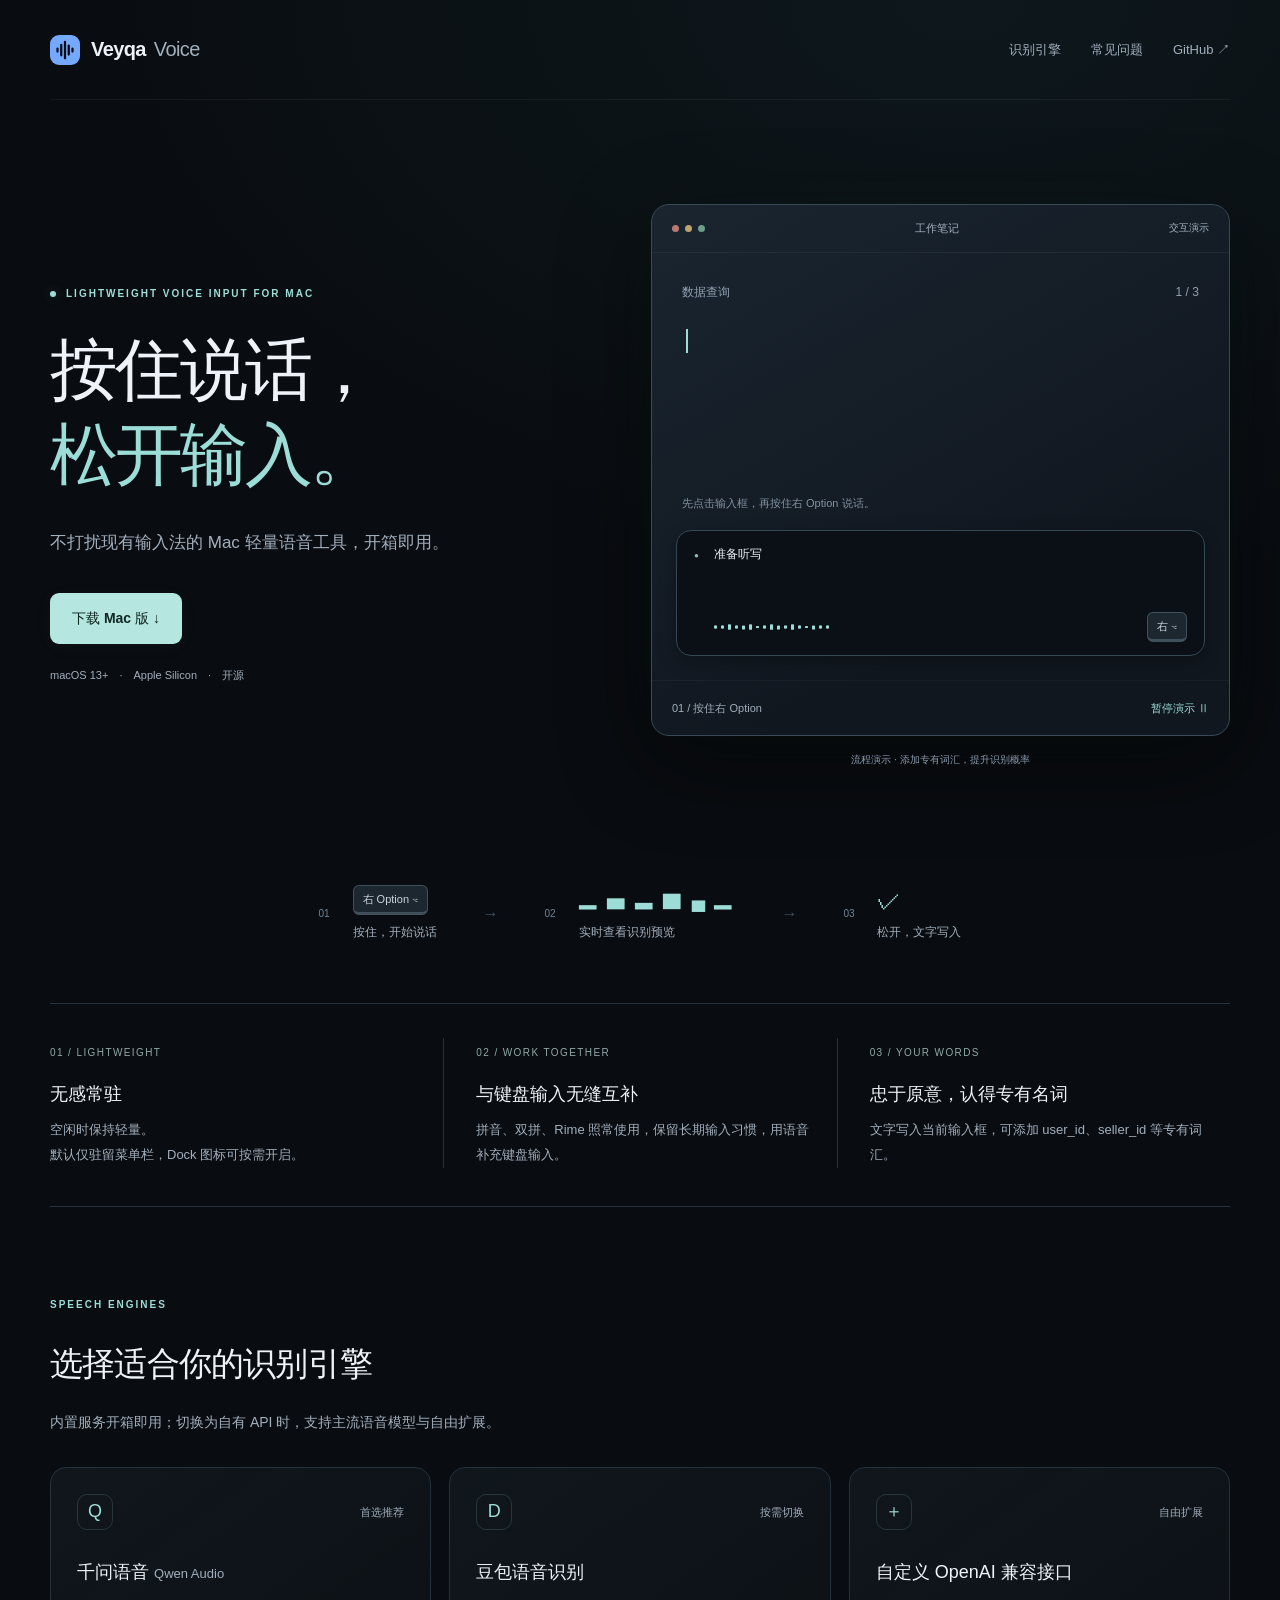
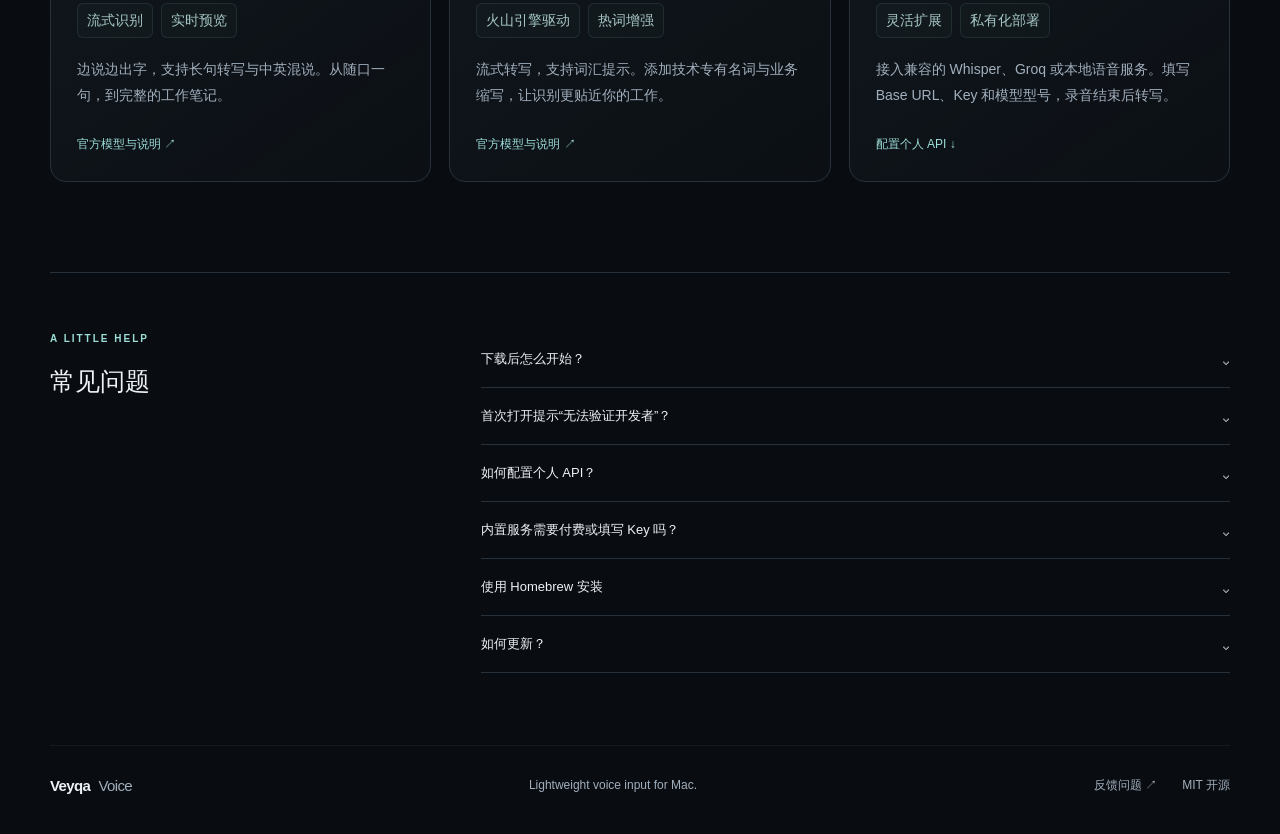
==== commit 453f3a2d: "Start looping demo on viewport entry and pause offscreen" ====
--- a/website/index.html
+++ b/website/index.html
@@ -16,9 +16,9 @@
     <meta property="og:type" content="website" />
     <link rel="canonical" href="https://wjc-dev.github.io/veyqa-voice/" />
     <link rel="icon" href="./mark.svg" type="image/svg+xml" />
-    <link rel="stylesheet" href="./style.css?v=0.2.17-minimal" />
+    <link rel="stylesheet" href="./style.css?v=0.2.17-viewport" />
     <script src="./app.js?v=0.2.17-minimal" defer></script>
-    <script src="./demo.js?v=0.2.9-222" defer></script>
+    <script src="./demo.js?v=0.2.17-viewport" defer></script>
     <title>Veyqa Voice — 轻量的 Mac 语音输入</title>
   </head>
   <body>
--- a/website/style.css
+++ b/website/style.css
@@ -195,6 +195,19 @@
   font-size: 11px;
   color: var(--muted);
 }
+.demo[data-reveal="visible"] {
+  animation: demo-arrive 450ms cubic-bezier(0.22, 1, 0.36, 1) both;
+}
+@keyframes demo-arrive {
+  from {
+    opacity: 0.35;
+    transform: translateY(18px) scale(0.985);
+  }
+  to {
+    opacity: 1;
+    transform: none;
+  }
+}
 .window-dots {
   display: flex;
   gap: 6px;
@@ -304,7 +317,7 @@
 .wave i:nth-child(7n) {
   height: 8px;
 }
-[data-phase="listening"] .wave i {
+[data-playing="true"][data-phase="listening"] .wave i {
   animation: voice 0.65s ease-in-out infinite alternate;
 }
 [data-phase="listening"] .wave i:nth-child(2n) {
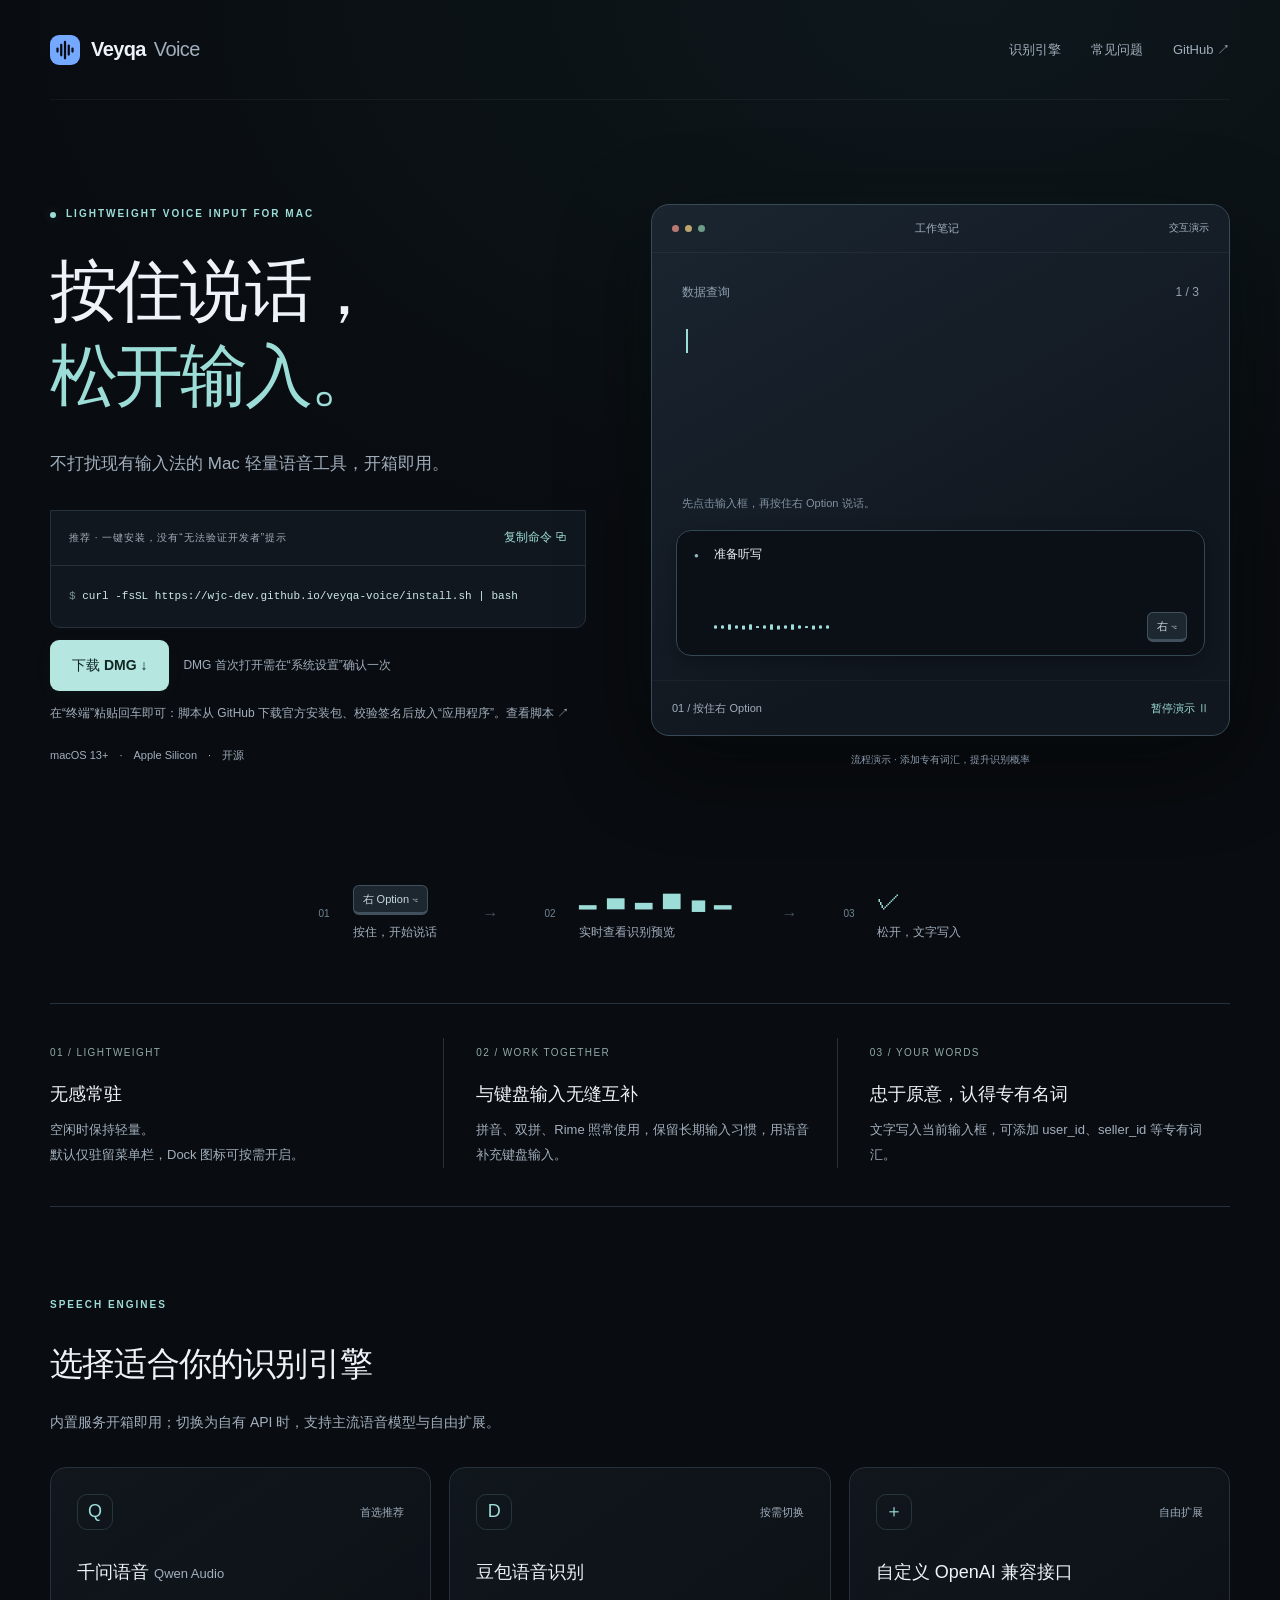
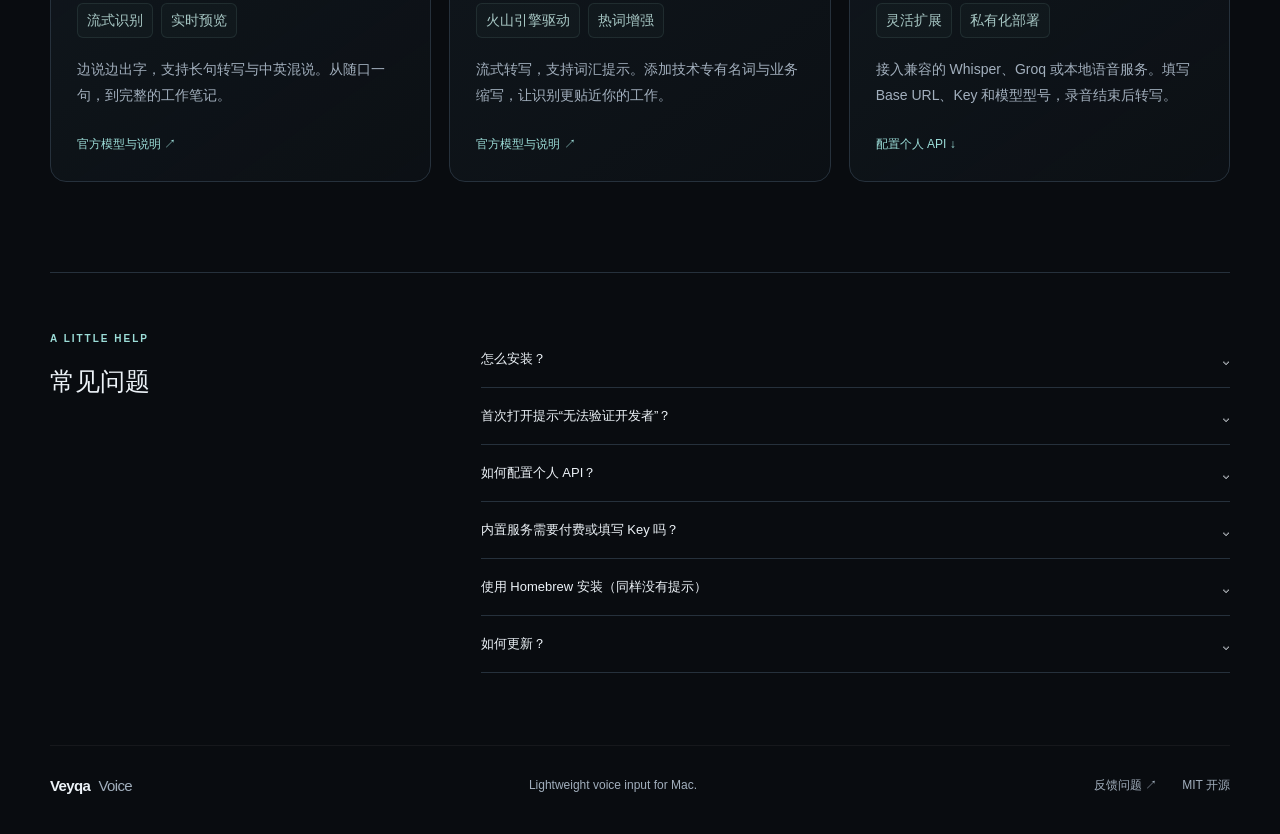
==== commit ca5c74b4: "Add a prompt-free one-line installer and make it the primary download" ====
--- a/website/index.html
+++ b/website/index.html
@@ -16,9 +16,9 @@
     <meta property="og:type" content="website" />
     <link rel="canonical" href="https://wjc-dev.github.io/veyqa-voice/" />
     <link rel="icon" href="./mark.svg" type="image/svg+xml" />
-    <link rel="stylesheet" href="./style.css?v=0.2.17-viewport" />
-    <script src="./app.js?v=0.2.17-minimal" defer></script>
-    <script src="./demo.js?v=0.2.17-viewport" defer></script>
+    <link rel="stylesheet" href="./style.css?v=0.3.1-install" />
+    <script src="./app.js?v=0.3.0-minimal" defer></script>
+    <script src="./demo.js?v=0.3.0-viewport" defer></script>
     <title>Veyqa Voice — 轻量的 Mac 语音输入</title>
   </head>
   <body>
@@ -43,12 +43,34 @@
           <h1 id="hero-title">按住说话，<br /><span>松开输入。</span></h1>
           <p class="lead">不打扰现有输入法的 Mac 轻量语音工具，开箱即用。</p>
           <div class="actions" id="install">
-            <a
-              class="button primary"
-              href="https://github.com/wjc-dev/veyqa-voice/releases/download/v0.2.17/Veyqa-Voice-v0.2.17-macOS-arm64.dmg"
-              >下载 Mac 版 ↓</a
+            <div class="terminal install-terminal">
+              <div class="terminal-label">
+                <span>推荐 · 一键安装，没有“无法验证开发者”提示</span
+                ><button
+                  type="button"
+                  class="copy-button"
+                  data-copy="install-command"
+                  aria-label="复制一键安装命令"
+                >
+                  复制命令 ⧉
+                </button>
+              </div>
+              <pre><span class="prompt" aria-hidden="true">$ </span><code id="install-command">curl -fsSL https://wjc-dev.github.io/veyqa-voice/install.sh | bash</code></pre>
+            </div>
+            <p class="install-notes">
+              <a
+                class="button primary"
+                href="https://github.com/wjc-dev/veyqa-voice/releases/download/v0.3.0/Veyqa-Voice-v0.3.0-macOS-arm64.dmg"
+                >下载 DMG ↓</a
+              ><span class="fine">DMG 首次打开需在“系统设置”确认一次</span>
+            </p>
+          </div>
+          <p class="fine install-hint">
+            在“终端”粘贴回车即可：脚本从 GitHub 下载官方安装包、校验签名后放入“应用程序”。<a
+              href="https://github.com/wjc-dev/veyqa-voice/blob/main/website/install.sh"
+              >查看脚本 ↗</a
             >
-          </div>
+          </p>
           <p class="fine hero-meta">
             macOS 13+ <span>·</span> Apple Silicon <span>·</span> 开源
           </p>
@@ -200,16 +222,22 @@
         <div class="faq-items">
           <details>
             <summary>
-              下载后怎么开始？<span
-                class="disclosure-chevron"
-                aria-hidden="true"
-                >⌄</span
-              >
-            </summary>
-            <div class="faq-answer">
-              <p>
-                打开 DMG，将 Veyqa Voice 拖入 Applications（应用程序），再打开
-                App。选择内置服务，点击“连接并继续”，按引导开启麦克风、辅助功能和输入监控；回到
+              怎么安装？<span class="disclosure-chevron" aria-hidden="true"
+                >⌄</span
+              >
+            </summary>
+            <div class="faq-answer">
+              <p>
+                推荐一键安装：在“终端”粘贴
+                <code>curl -fsSL https://wjc-dev.github.io/veyqa-voice/install.sh | bash</code>
+                并回车。脚本会下载官方安装包、校验签名、放入“应用程序”并打开，不会出现“无法验证开发者”提示。
+              </p>
+              <p>
+                也可以下载 DMG，将 Veyqa Voice 拖入 Applications（应用程序），或使用 Homebrew
+                安装。
+              </p>
+              <p>
+                打开 App 后选择内置服务，点击“连接并继续”，按引导开启麦克风、辅助功能和输入监控；回到
                 App 自动检查权限后，在试用文本框按住右 Option 说一句即可。
               </p>
             </div>
@@ -224,11 +252,16 @@
             </summary>
             <div class="faq-answer">
               <p>
-                当前版本尚未经过 Apple 公证。从官网下载后，在“系统设置 →
+                只有从浏览器下载 DMG 时才会出现：浏览器会给文件打上隔离标记，而当前版本尚未经过
+                Apple 公证。确认安装包来自官网后，在“系统设置 →
                 隐私与安全性”点击“仍要打开”。<a
                   href="https://support.apple.com/zh-cn/102445"
                   >Apple 打开说明 ↗</a
                 >
+              </p>
+              <p>
+                不想走这一步：改用一键安装或 Homebrew，两者都不经过浏览器，不会出现该提示。已经装好但被拦下时，也可以运行
+                <code>xattr -dr com.apple.quarantine "/Applications/Veyqa Voice.app"</code>。
               </p>
             </div>
           </details>
@@ -283,7 +316,7 @@
           </details>
           <details class="brew-details">
             <summary>
-              使用 Homebrew 安装<span
+              使用 Homebrew 安装（同样没有提示）<span
                 class="disclosure-chevron"
                 aria-hidden="true"
                 >⌄</span
@@ -319,9 +352,13 @@
                 >
               </p>
               <p>
+                0.3.0 起听写引擎改为原生实现，升级沿用同一应用标识；API Key、快捷键、
+                词库与系统授权无需重新设置。
+              </p>
+              <p>
                 <a
-                  href="https://github.com/wjc-dev/veyqa-voice/releases/tag/v0.2.17"
-                  >查看 0.2.17 更新内容 ↗</a
+                  href="https://github.com/wjc-dev/veyqa-voice/releases/tag/v0.3.0"
+                  >查看 0.3.0 更新内容 ↗</a
                 >
               </p>
             </div>
--- a/website/style.css
+++ b/website/style.css
@@ -129,11 +129,41 @@
   margin: 0;
 }
 .actions {
-  display: flex;
-  align-items: center;
-  gap: 24px;
-  margin-top: 34px;
+  margin-top: 30px;
+}
+.install-terminal {
+  border: 1px solid var(--line);
+  border-radius: 10px;
+  text-align: left;
+}
+.install-terminal .terminal-label {
+  gap: 12px;
+}
+.install-terminal .terminal-label span {
+  min-width: 0;
+  line-height: 1.4;
+}
+.install-terminal .copy-button {
+  flex: none;
+}
+.install-terminal pre {
+  white-space: pre-wrap;
+  overflow-wrap: anywhere;
+}
+.install-notes {
+  display: flex;
+  align-items: center;
+  gap: 14px;
   flex-wrap: wrap;
+  margin: 12px 0 0;
+}
+.install-hint {
+  margin: 12px 0 0;
+  line-height: 1.7;
+}
+.install-hint a {
+  text-decoration-color: #4f6f72;
+  text-underline-offset: 3px;
 }
 .button {
   display: inline-flex;
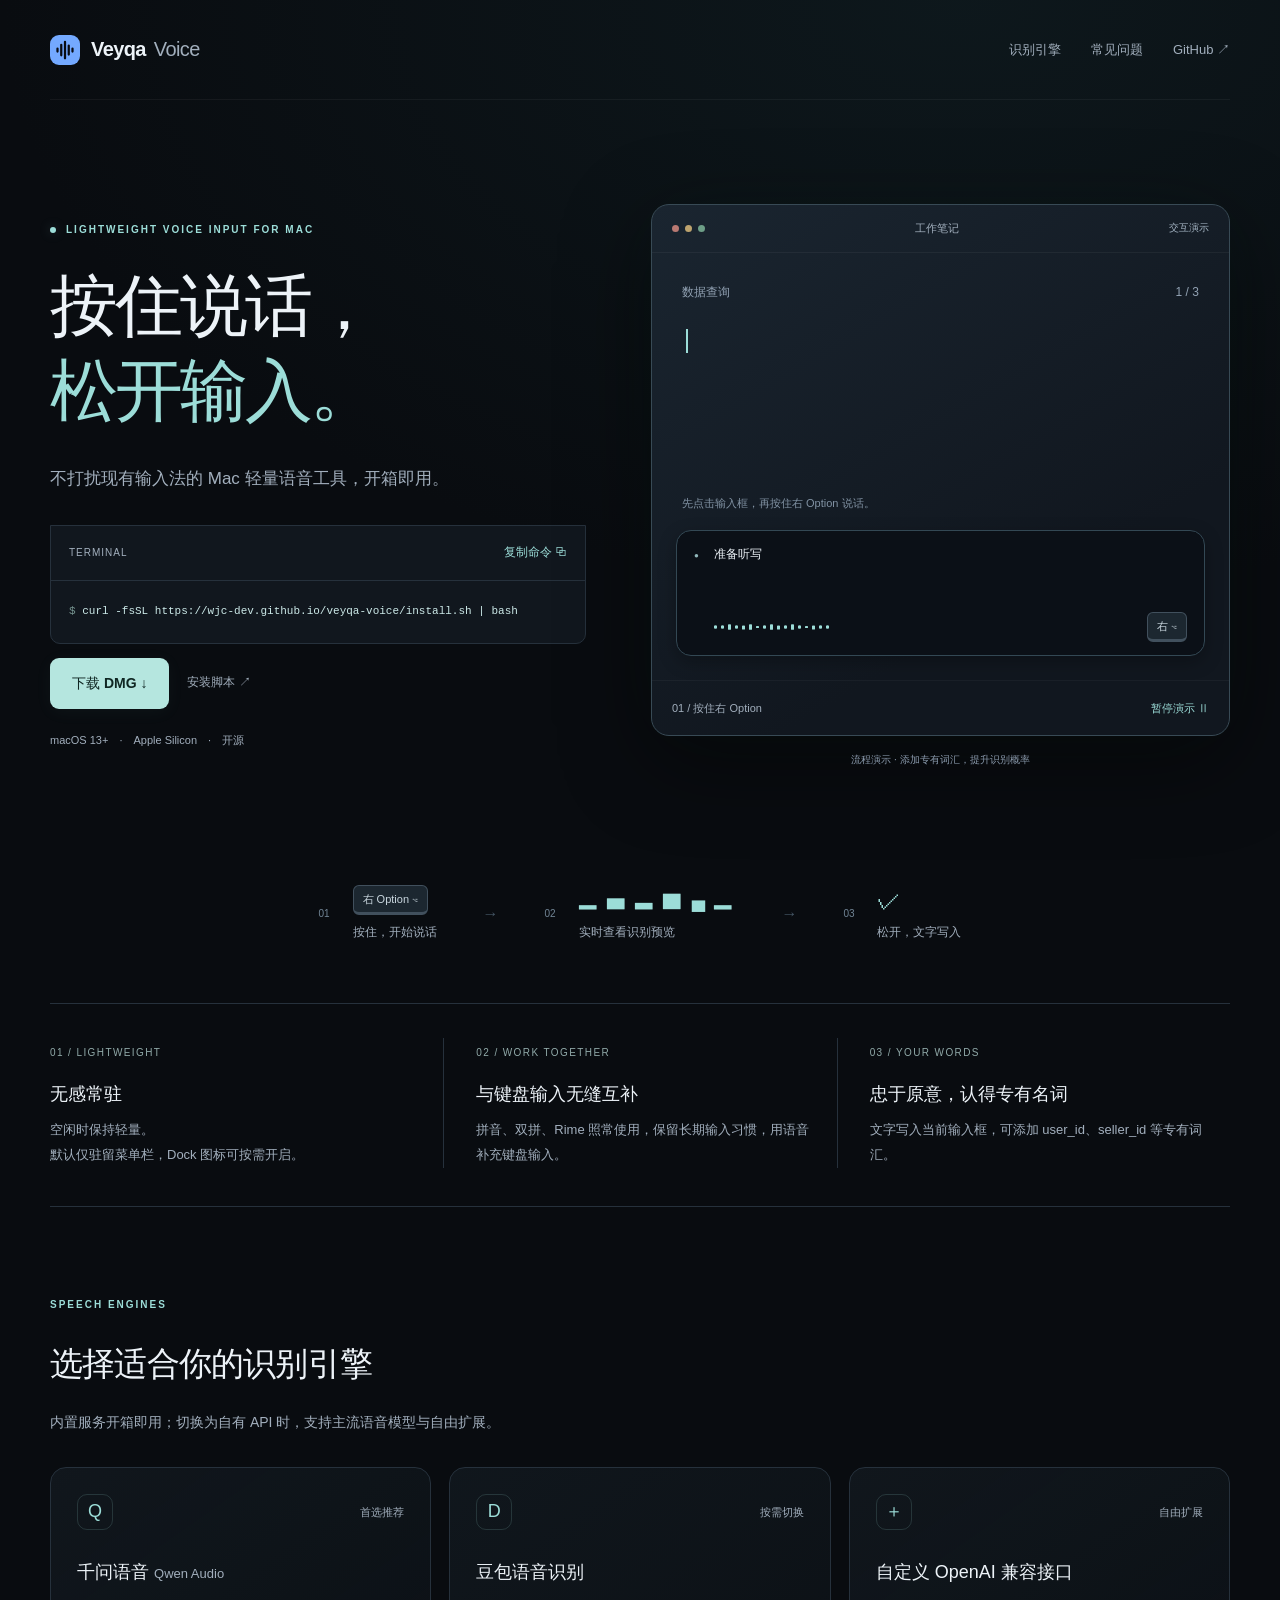
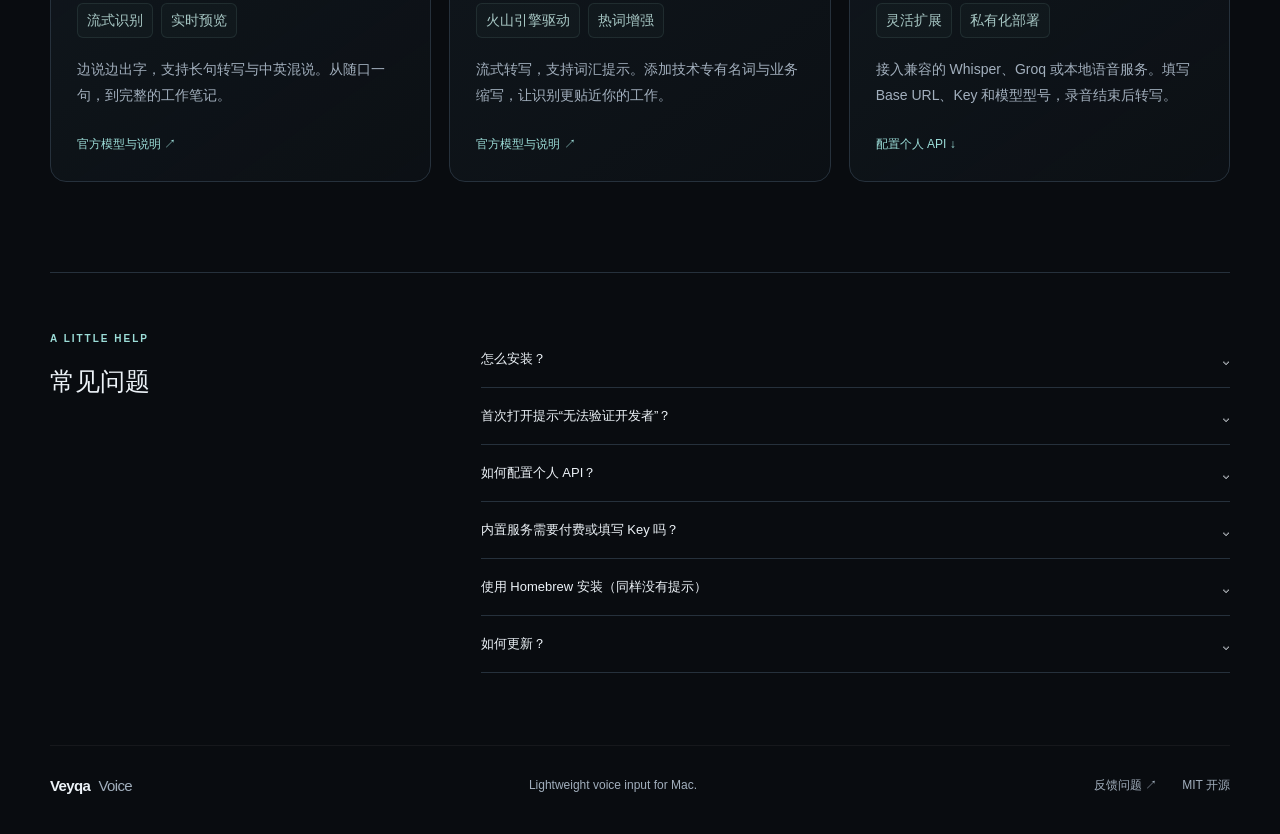
==== commit 2b1fe3be: "Simplify the hero install block" ====
--- a/website/index.html
+++ b/website/index.html
@@ -16,7 +16,7 @@
     <meta property="og:type" content="website" />
     <link rel="canonical" href="https://wjc-dev.github.io/veyqa-voice/" />
     <link rel="icon" href="./mark.svg" type="image/svg+xml" />
-    <link rel="stylesheet" href="./style.css?v=0.3.1-install" />
+    <link rel="stylesheet" href="./style.css?v=0.3.1-install2" />
     <script src="./app.js?v=0.3.0-minimal" defer></script>
     <script src="./demo.js?v=0.3.0-viewport" defer></script>
     <title>Veyqa Voice — 轻量的 Mac 语音输入</title>
@@ -45,7 +45,7 @@
           <div class="actions" id="install">
             <div class="terminal install-terminal">
               <div class="terminal-label">
-                <span>推荐 · 一键安装，没有“无法验证开发者”提示</span
+                <span>TERMINAL</span
                 ><button
                   type="button"
                   class="copy-button"
@@ -62,15 +62,13 @@
                 class="button primary"
                 href="https://github.com/wjc-dev/veyqa-voice/releases/download/v0.3.0/Veyqa-Voice-v0.3.0-macOS-arm64.dmg"
                 >下载 DMG ↓</a
-              ><span class="fine">DMG 首次打开需在“系统设置”确认一次</span>
-            </p>
-          </div>
-          <p class="fine install-hint">
-            在“终端”粘贴回车即可：脚本从 GitHub 下载官方安装包、校验签名后放入“应用程序”。<a
-              href="https://github.com/wjc-dev/veyqa-voice/blob/main/website/install.sh"
-              >查看脚本 ↗</a
-            >
-          </p>
+              ><a
+                class="fine install-script"
+                href="https://github.com/wjc-dev/veyqa-voice/blob/main/website/install.sh"
+                >安装脚本 ↗</a
+              >
+            </p>
+          </div>
           <p class="fine hero-meta">
             macOS 13+ <span>·</span> Apple Silicon <span>·</span> 开源
           </p>
--- a/website/style.css
+++ b/website/style.css
@@ -153,15 +153,11 @@
 .install-notes {
   display: flex;
   align-items: center;
-  gap: 14px;
+  gap: 18px;
   flex-wrap: wrap;
-  margin: 12px 0 0;
-}
-.install-hint {
-  margin: 12px 0 0;
-  line-height: 1.7;
-}
-.install-hint a {
+  margin: 14px 0 0;
+}
+.install-script {
   text-decoration-color: #4f6f72;
   text-underline-offset: 3px;
 }
@@ -717,6 +713,14 @@
 }
 .faq-answer a {
   color: var(--accent);
+}
+.faq-answer code {
+  color: #bfe6e1;
+  background: #9cddd80d;
+  border: 1px solid var(--line);
+  border-radius: 6px;
+  padding: 1px 6px;
+  font-size: 12px;
 }
 .faq .terminal {
   margin-bottom: 16px;
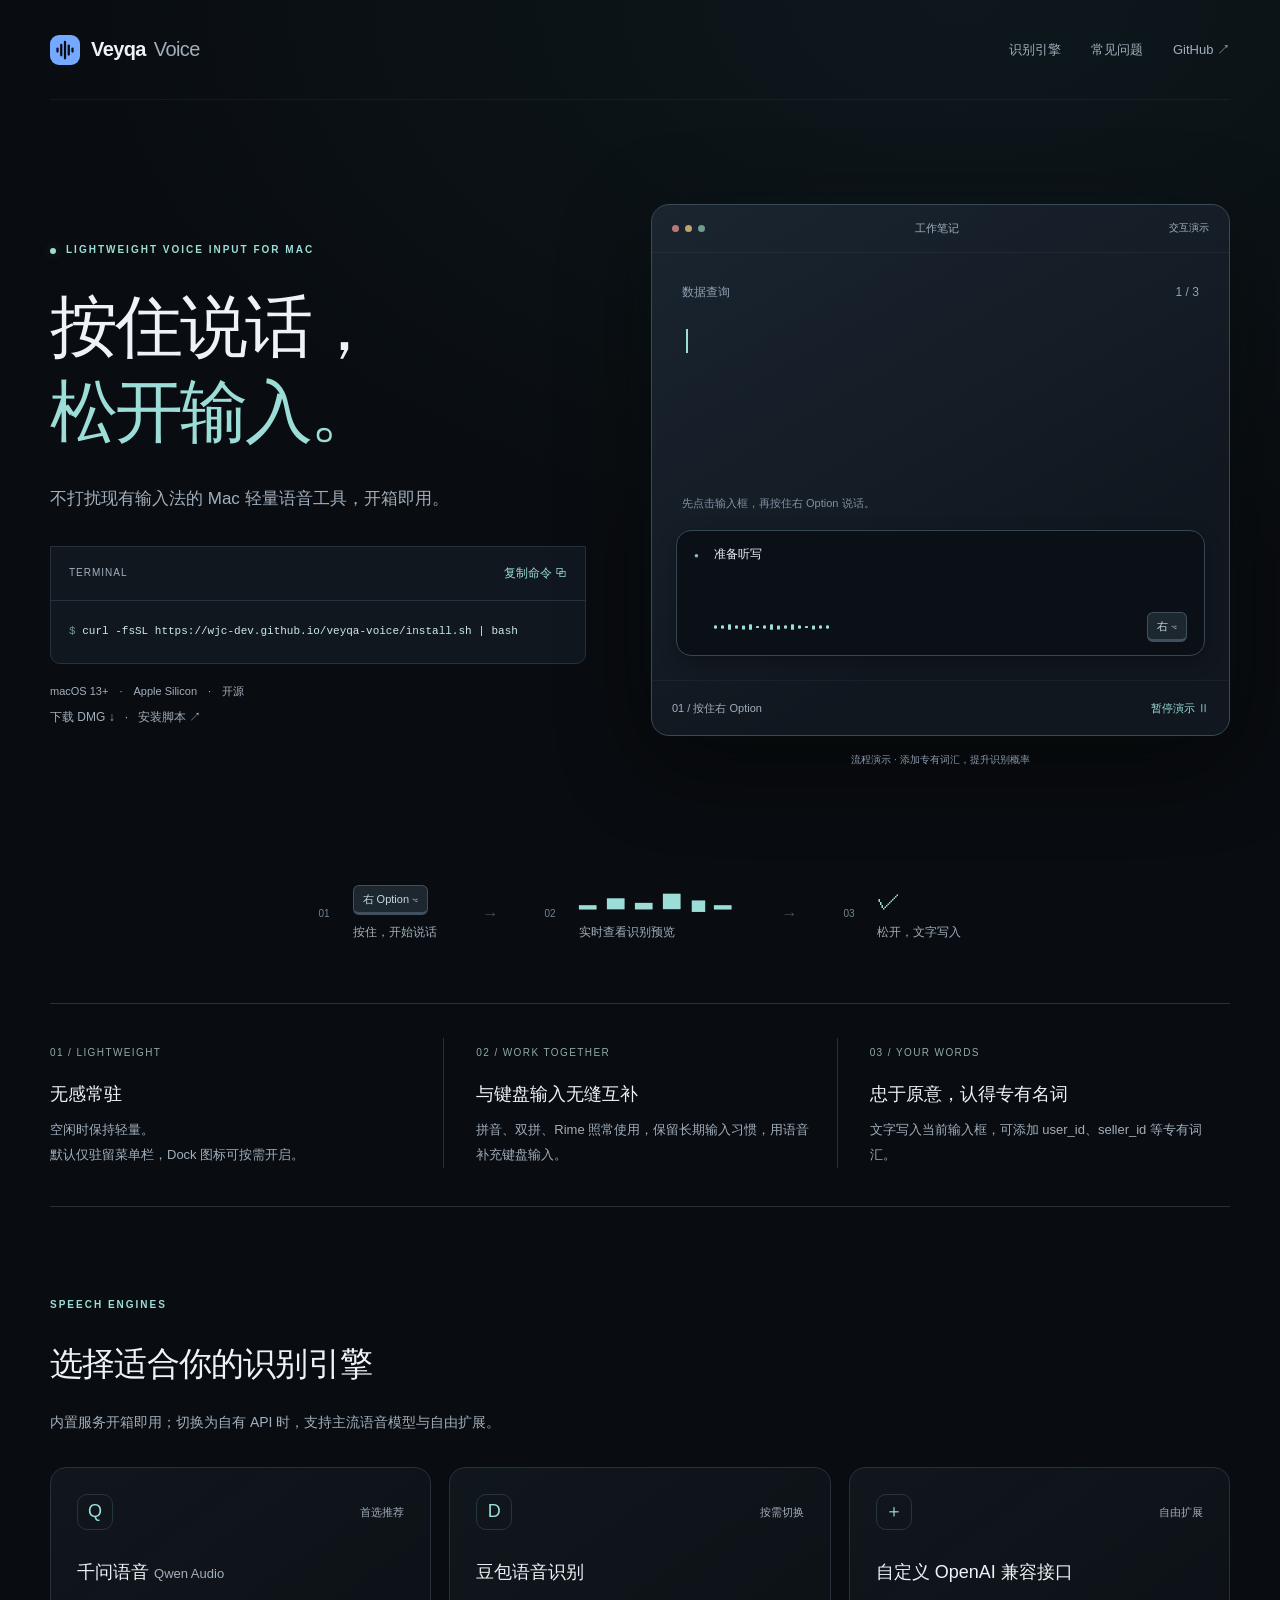
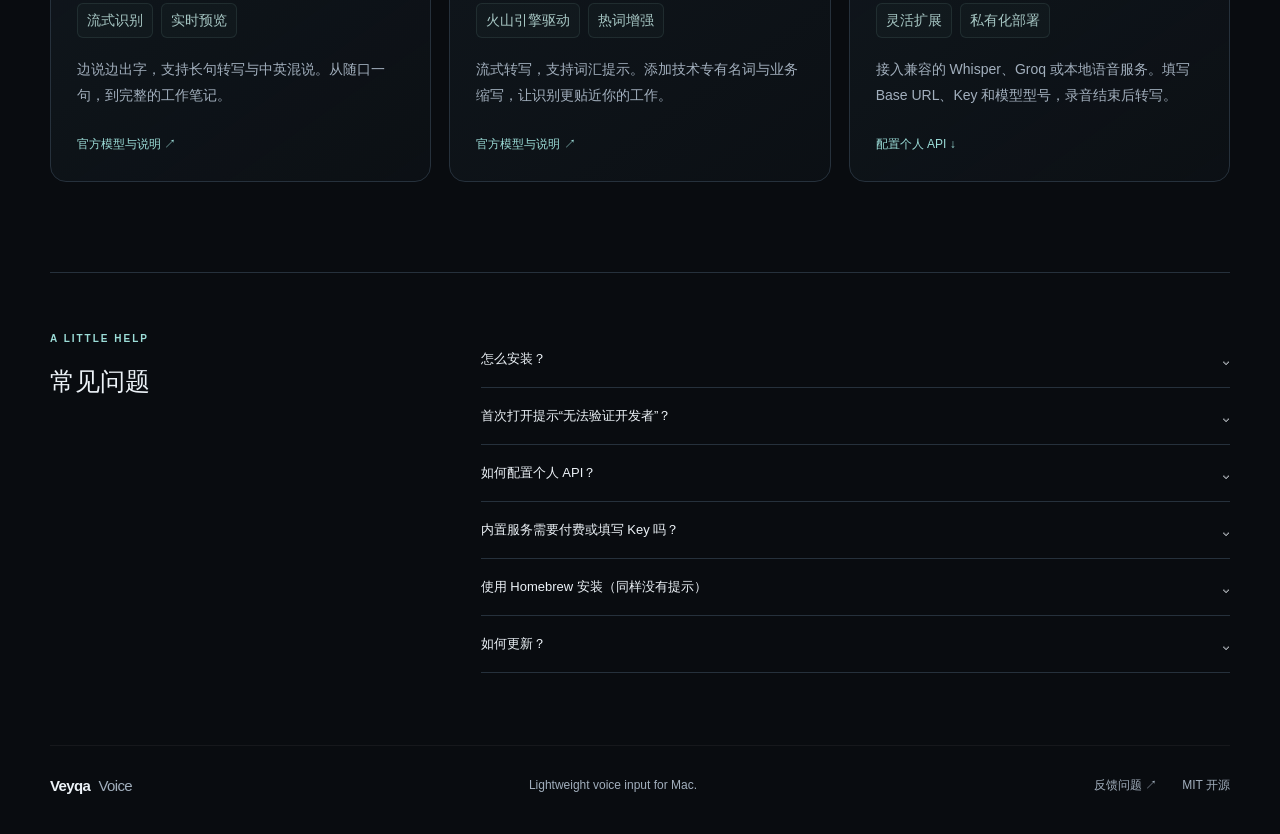
==== commit a5b3d47f: "Demote the DMG download to a quiet text link" ====
--- a/website/index.html
+++ b/website/index.html
@@ -16,7 +16,7 @@
     <meta property="og:type" content="website" />
     <link rel="canonical" href="https://wjc-dev.github.io/veyqa-voice/" />
     <link rel="icon" href="./mark.svg" type="image/svg+xml" />
-    <link rel="stylesheet" href="./style.css?v=0.3.1-install2" />
+    <link rel="stylesheet" href="./style.css?v=0.3.1-install3" />
     <script src="./app.js?v=0.3.0-minimal" defer></script>
     <script src="./demo.js?v=0.3.0-viewport" defer></script>
     <title>Veyqa Voice — 轻量的 Mac 语音输入</title>
@@ -57,20 +57,19 @@
               </div>
               <pre><span class="prompt" aria-hidden="true">$ </span><code id="install-command">curl -fsSL https://wjc-dev.github.io/veyqa-voice/install.sh | bash</code></pre>
             </div>
-            <p class="install-notes">
-              <a
-                class="button primary"
-                href="https://github.com/wjc-dev/veyqa-voice/releases/download/v0.3.0/Veyqa-Voice-v0.3.0-macOS-arm64.dmg"
-                >下载 DMG ↓</a
-              ><a
-                class="fine install-script"
-                href="https://github.com/wjc-dev/veyqa-voice/blob/main/website/install.sh"
-                >安装脚本 ↗</a
-              >
-            </p>
           </div>
           <p class="fine hero-meta">
             macOS 13+ <span>·</span> Apple Silicon <span>·</span> 开源
+          </p>
+          <p class="fine install-alt">
+            <a
+              href="https://github.com/wjc-dev/veyqa-voice/releases/download/v0.3.0/Veyqa-Voice-v0.3.0-macOS-arm64.dmg"
+              >下载 DMG ↓</a
+            ><span>·</span
+            ><a
+              href="https://github.com/wjc-dev/veyqa-voice/blob/main/website/install.sh"
+              >安装脚本 ↗</a
+            >
           </p>
         </div>
         <figure
--- a/website/style.css
+++ b/website/style.css
@@ -150,42 +150,19 @@
   white-space: pre-wrap;
   overflow-wrap: anywhere;
 }
-.install-notes {
-  display: flex;
-  align-items: center;
-  gap: 18px;
-  flex-wrap: wrap;
-  margin: 14px 0 0;
-}
-.install-script {
-  text-decoration-color: #4f6f72;
+.install-alt {
+  display: flex;
+  align-items: center;
+  gap: 10px;
+  margin: 8px 0 0;
+}
+.install-alt a {
+  color: var(--muted);
+  text-decoration-color: #3c545b;
   text-underline-offset: 3px;
 }
-.button {
-  display: inline-flex;
-  justify-content: center;
-  align-items: center;
-  gap: 24px;
-  border: 1px solid transparent;
-  border-radius: 9px;
-  padding: 13px 21px;
-  font-size: 14px;
-  font-weight: 600;
-  white-space: nowrap;
-  min-height: 48px;
-  transition:
-    background 0.18s,
-    transform 0.18s;
-}
-.primary {
-  background: #b5e6df;
-  color: #102723;
-  box-shadow: 0 3px 18px #82ddc90c;
-}
-.primary:hover {
-  background: #d0f2ed;
-  color: #102723;
-  transform: translateY(-1px);
+.install-alt a:hover {
+  color: var(--accent);
 }
 .text-link {
   font-size: 13px;
@@ -195,7 +172,7 @@
   color: var(--muted);
 }
 .hero-meta {
-  margin: 22px 0 0;
+  margin: 18px 0 0;
   display: flex;
   gap: 11px;
   font-size: 11px;
@@ -514,7 +491,7 @@
   margin-top: 10px;
   color: var(--accent);
 }
-.section a:not(.button) {
+.section a {
   text-decoration-color: #4f6f72;
   text-underline-offset: 4px;
 }
@@ -966,7 +943,4 @@
     animation: none !important;
     transition: none !important;
   }
-  .primary:hover {
-    transform: none;
-  }
-}
+}
